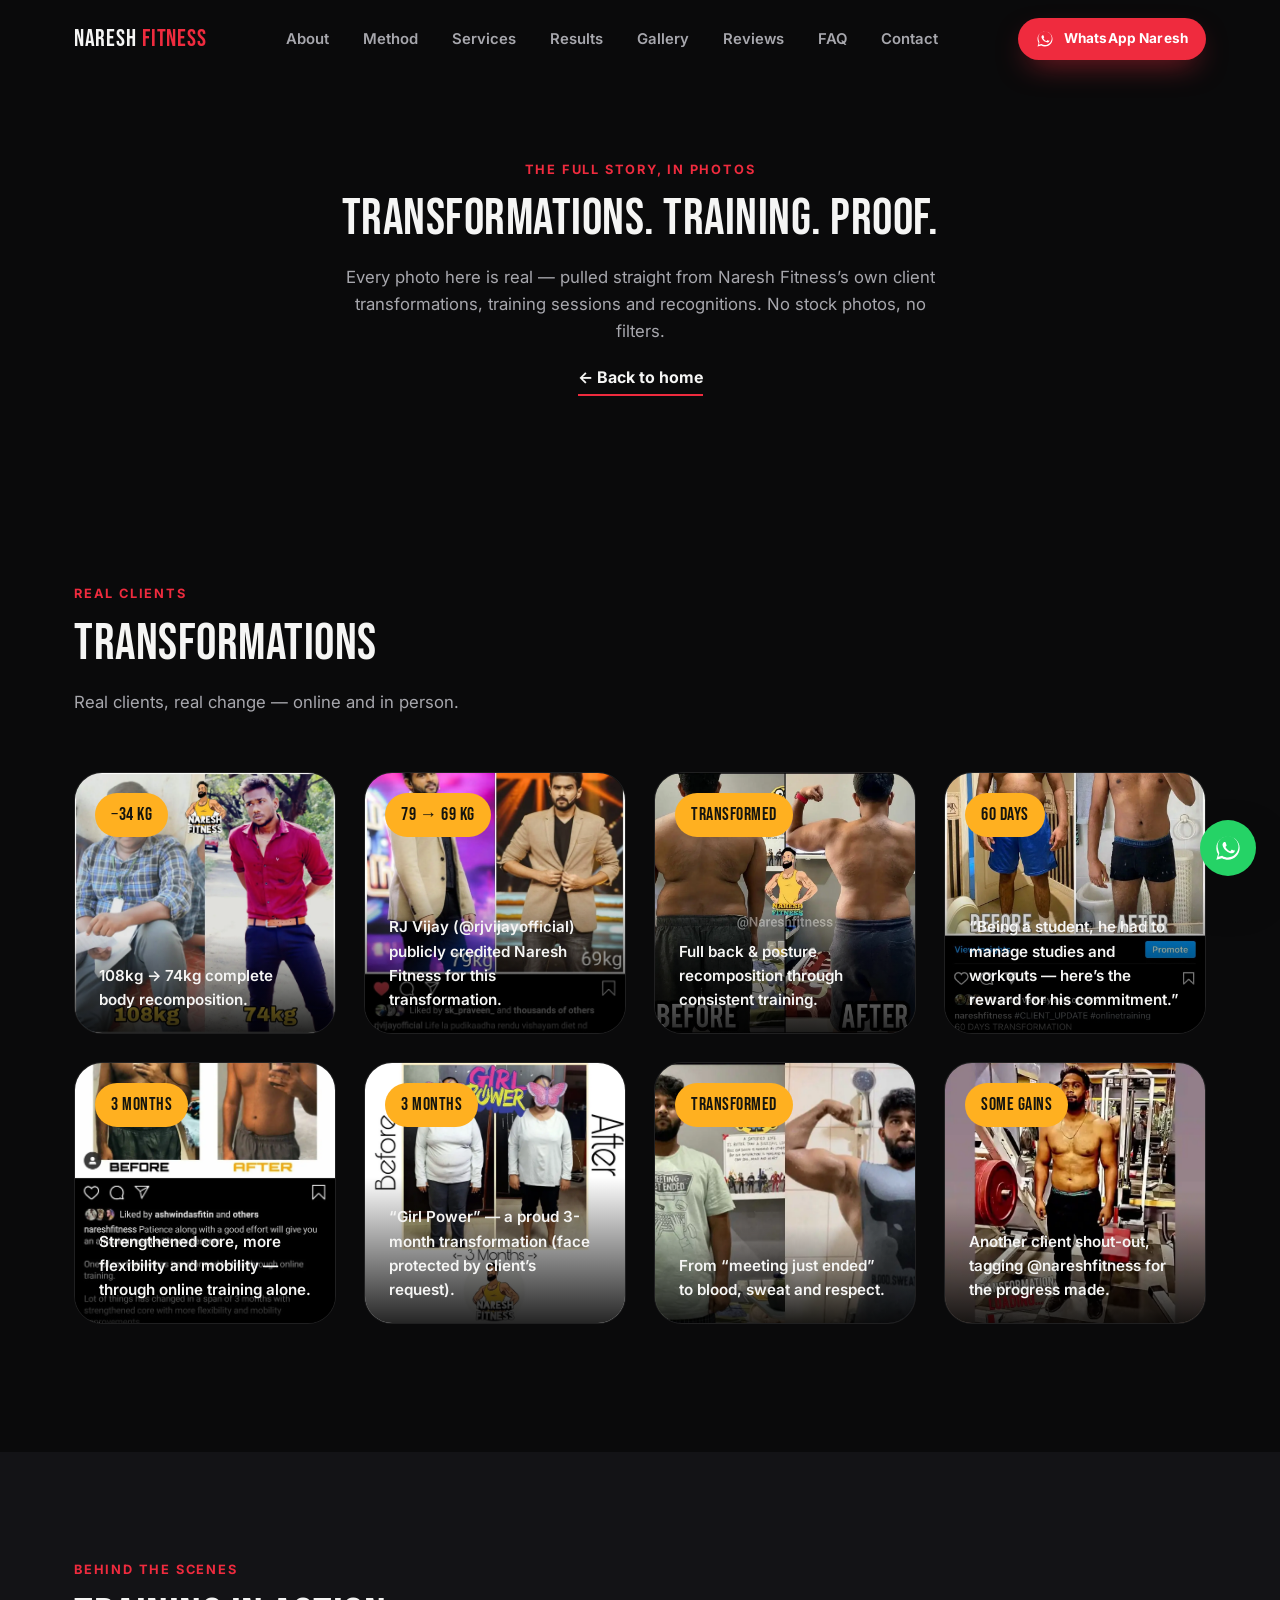
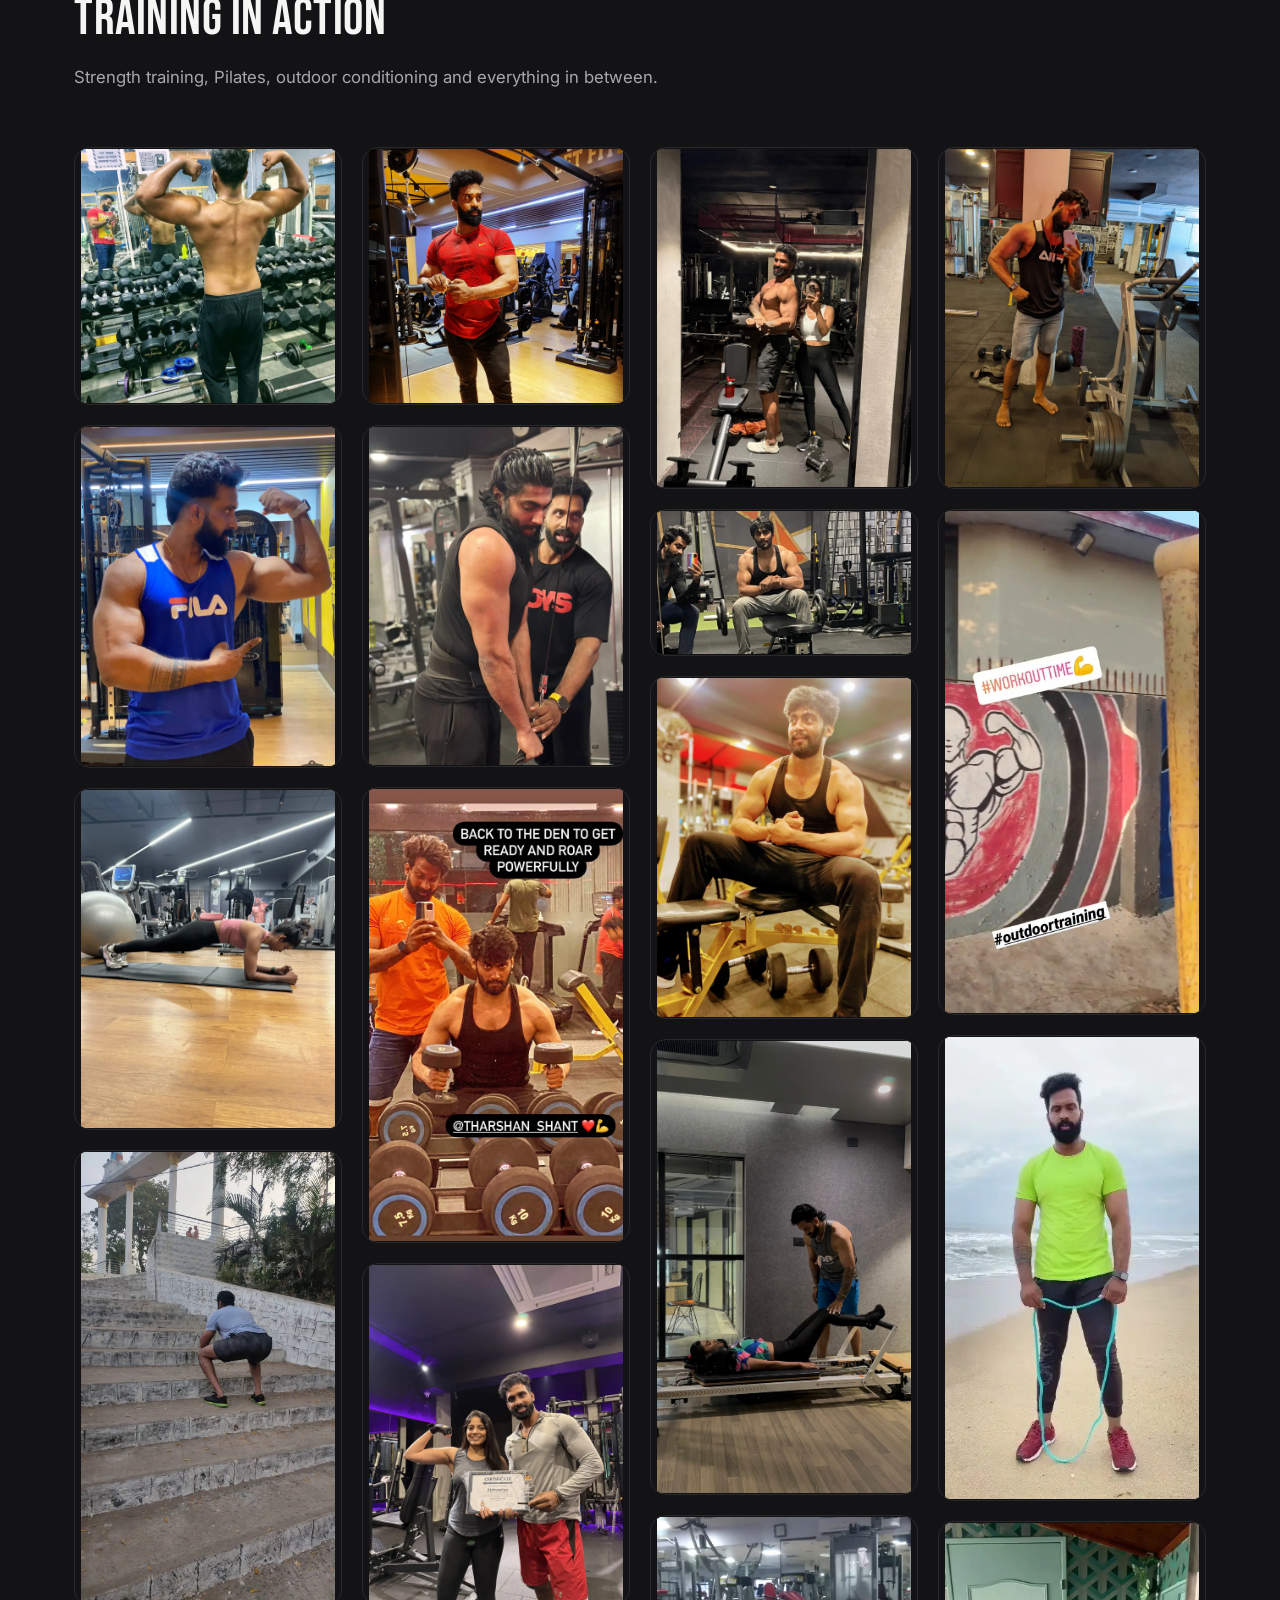
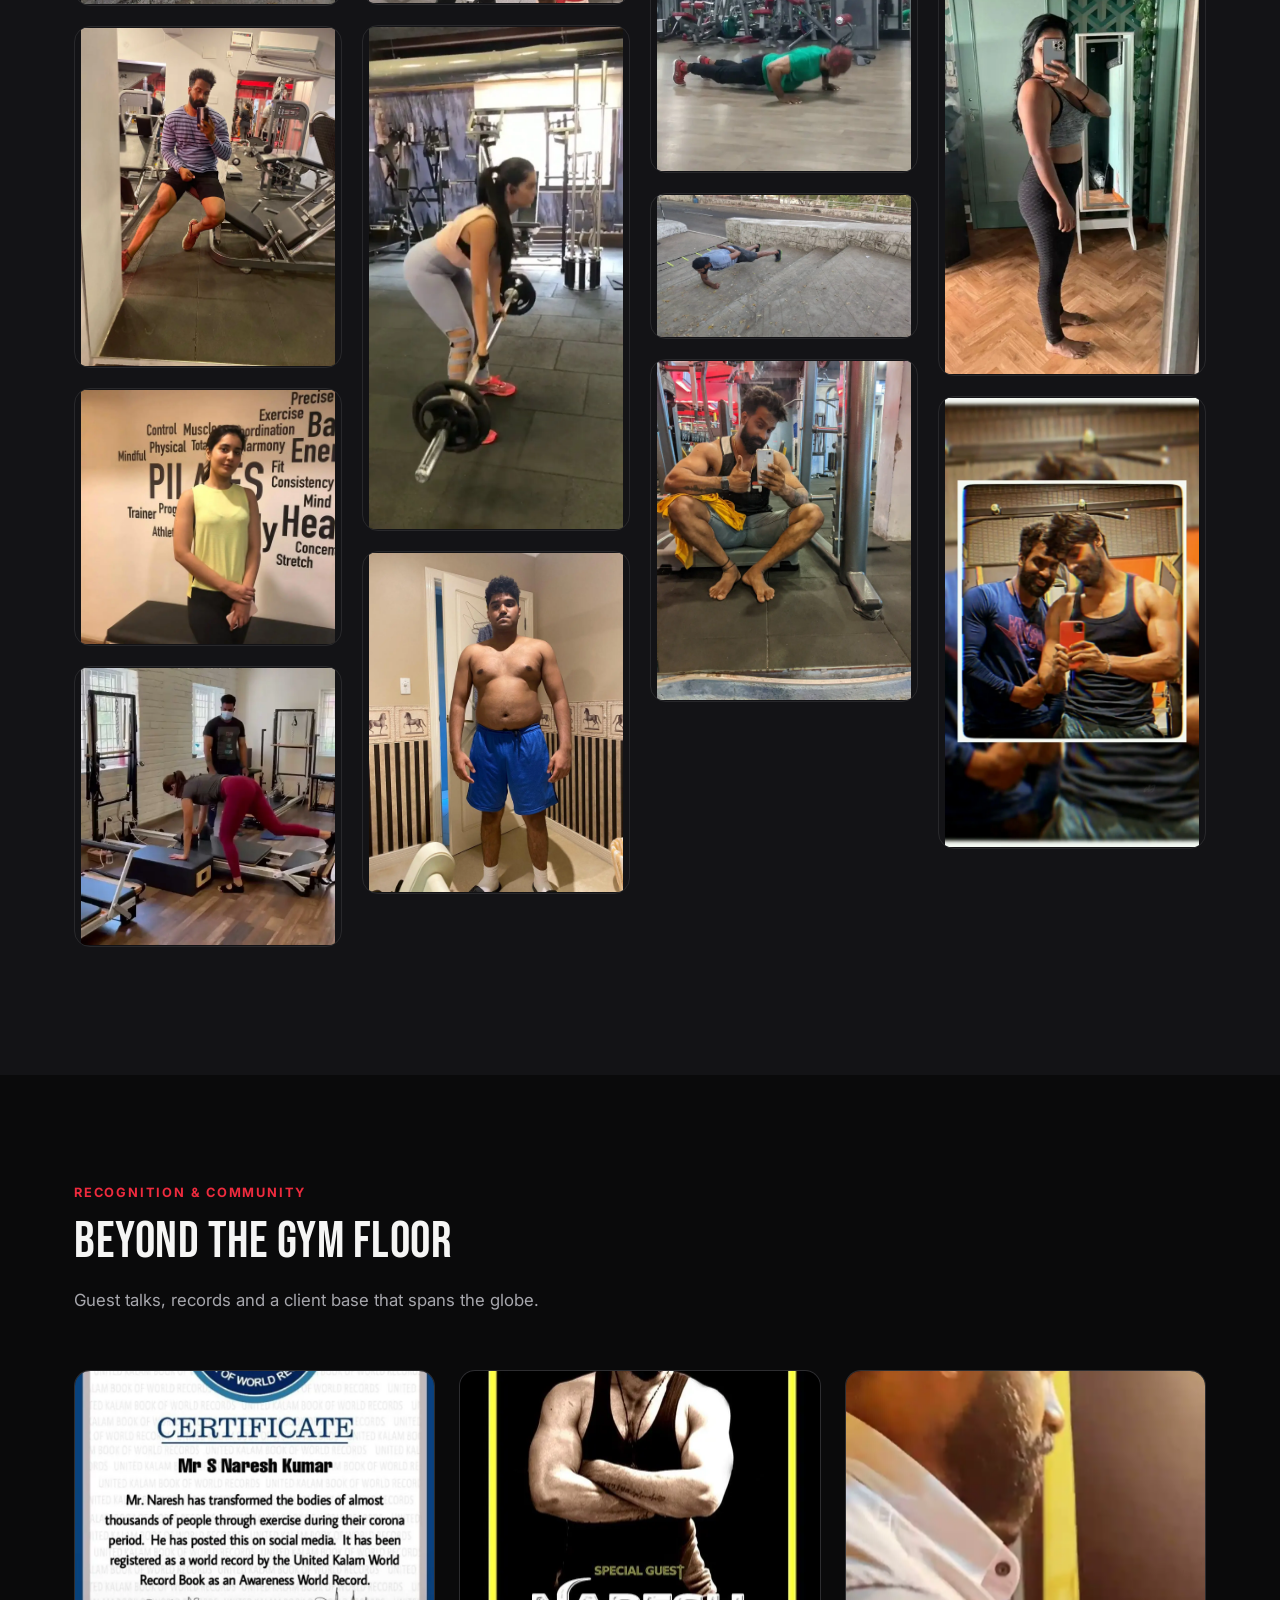
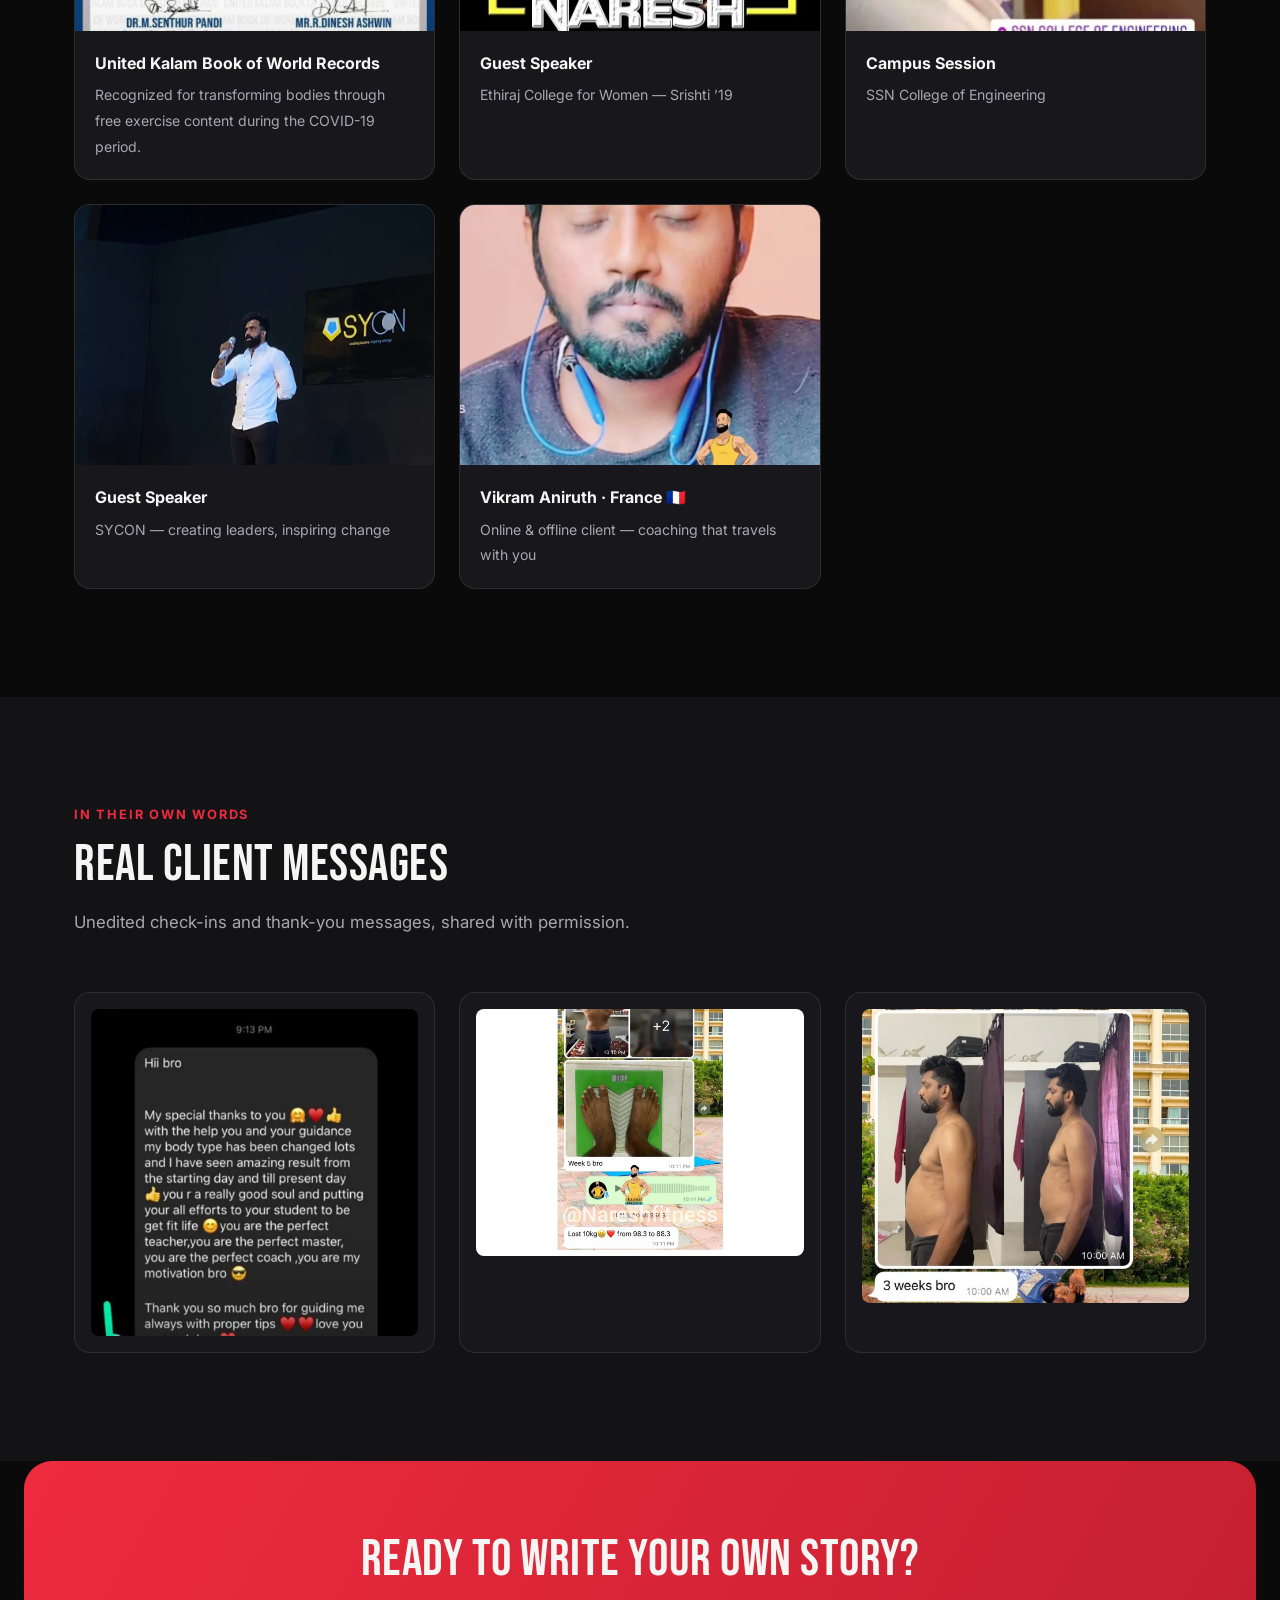
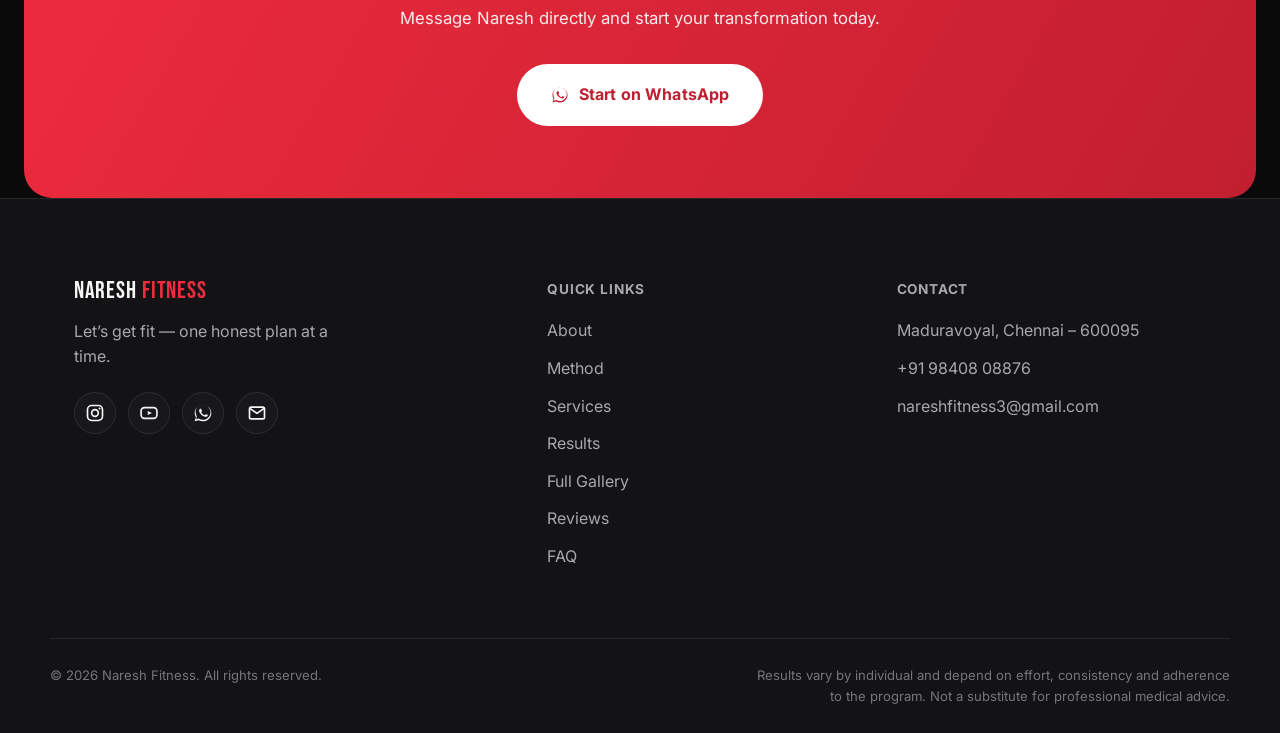
==== gallery.html @ 50fafb5f "Build Naresh Fitness website Personal training landing page for Naresh Kumar (certified fitness expe" ====
<!DOCTYPE html>
<html lang="en">
<head>
<meta charset="UTF-8">
<meta name="viewport" content="width=device-width, initial-scale=1, viewport-fit=cover">
<title>Photo Gallery — Real Transformations &amp; Training | Naresh Fitness</title>
<meta name="description" content="45+ real photos from Naresh Fitness: client body transformations, training sessions, Pilates coaching, recognitions and real client messages from Chennai's certified fitness coach.">
<meta name="robots" content="index, follow">
<link rel="canonical" href="https://dinesh0666.github.io/naresh-fitness/gallery.html">

<meta property="og:type" content="website">
<meta property="og:site_name" content="Naresh Fitness">
<meta property="og:title" content="Photo Gallery — Real Transformations &amp; Training | Naresh Fitness">
<meta property="og:description" content="45+ real photos: client transformations, training sessions, Pilates coaching and recognitions from Naresh Fitness, Chennai.">
<meta property="og:image" content="https://dinesh0666.github.io/naresh-fitness/assets/img/og-image.jpg">
<meta property="og:url" content="https://dinesh0666.github.io/naresh-fitness/gallery.html">
<meta property="og:locale" content="en_IN">

<meta name="twitter:card" content="summary_large_image">
<meta name="twitter:title" content="Photo Gallery | Naresh Fitness">
<meta name="twitter:image" content="https://dinesh0666.github.io/naresh-fitness/assets/img/og-image.jpg">

<meta name="theme-color" content="#0a0a0b">

<link rel="icon" href="favicon.ico" sizes="any">
<link rel="icon" type="image/png" sizes="32x32" href="assets/img/favicon-32.png">
<link rel="apple-touch-icon" href="assets/img/apple-touch-icon.png">

<link rel="preconnect" href="https://fonts.googleapis.com">
<link rel="preconnect" href="https://fonts.gstatic.com" crossorigin>
<link href="https://fonts.googleapis.com/css2?family=Bebas+Neue&amp;family=Inter:wght@400;500;600;700;800&amp;display=swap" rel="stylesheet">

<link rel="stylesheet" href="assets/css/style.css">
</head>
<body>

<a class="skip-link" href="#main">Skip to content</a>

<!-- ===================== HEADER ===================== -->
<header class="site-header" id="siteHeader">
  <div class="container header-inner">
    <a href="index.html#home" class="logo" aria-label="Naresh Fitness home">
      <span class="logo-mark">NARESH</span><span class="logo-sub">FITNESS</span>
    </a>

    <nav class="nav" id="siteNav" aria-label="Primary">
      <ul>
        <li><a href="index.html#about" class="nav-link">About</a></li>
        <li><a href="index.html#method" class="nav-link">Method</a></li>
        <li><a href="index.html#services" class="nav-link">Services</a></li>
        <li><a href="index.html#results" class="nav-link">Results</a></li>
        <li><a href="gallery.html" class="nav-link active">Gallery</a></li>
        <li><a href="index.html#reviews" class="nav-link">Reviews</a></li>
        <li><a href="index.html#faq" class="nav-link">FAQ</a></li>
        <li><a href="index.html#contact" class="nav-link">Contact</a></li>
      </ul>
    </nav>

    <div class="header-actions">
      <a href="https://wa.me/919840808876?text=Hi%20Naresh%2C%20I%27d%20like%20to%20know%20more%20about%20your%20coaching%20programs!" class="btn btn-primary btn-sm header-cta" target="_blank" rel="noopener">
        <svg viewBox="0 0 24 24" aria-hidden="true" class="icon"><use href="#icon-whatsapp"></use></svg>
        <span>WhatsApp Naresh</span>
      </a>
      <button class="nav-toggle" id="navToggle" aria-label="Toggle menu" aria-expanded="false" aria-controls="siteNav">
        <span></span><span></span><span></span>
      </button>
    </div>
  </div>
</header>

<main id="main">

  <!-- ===================== GALLERY HERO ===================== -->
  <section class="gallery-hero">
    <div class="container">
      <p class="eyebrow reveal">The Full Story, In Photos</p>
      <h1 class="section-title reveal">TRANSFORMATIONS. TRAINING. PROOF.</h1>
      <p class="section-sub reveal">Every photo here is real — pulled straight from Naresh Fitness&rsquo;s own client transformations, training sessions and recognitions. No stock photos, no filters.</p>
      <a href="index.html" class="text-link reveal">&larr; Back to home</a>
    </div>
  </section>

  <!-- ===================== TRANSFORMATIONS ===================== -->
  <section class="gallery-section" id="transformations">
    <div class="container">
      <div class="section-head">
        <p class="eyebrow reveal">Real Clients</p>
        <h2 class="section-title reveal">TRANSFORMATIONS</h2>
        <p class="section-sub reveal">Real clients, real change — online and in person.</p>
      </div>

      <div class="transform-grid transform-grid--wide">
        <figure class="transform-card reveal">
          <picture><source srcset="assets/img/gallery/transform-108-74kg.webp" type="image/webp"><img src="assets/img/gallery/transform-108-74kg.jpg" alt="Client transformation from 108kg to 74kg" loading="lazy"></picture>
          <span class="transform-badge">&minus;34 KG</span>
          <figcaption>108kg &rarr; 74kg complete body recomposition.</figcaption>
        </figure>
        <figure class="transform-card reveal" data-reveal-delay="60">
          <picture><source srcset="assets/img/gallery/transform-celebrity-rjvijay.webp" type="image/webp"><img src="assets/img/gallery/transform-celebrity-rjvijay.jpg" alt="RJ Vijay Instagram post crediting Naresh Fitness for his transformation" loading="lazy"></picture>
          <span class="transform-badge">79 &rarr; 69 KG</span>
          <figcaption>RJ Vijay (@rjvijayofficial) publicly credited Naresh Fitness for this transformation.</figcaption>
        </figure>
        <figure class="transform-card reveal" data-reveal-delay="120">
          <picture><source srcset="assets/img/gallery/transform-back-recomposition.webp" type="image/webp"><img src="assets/img/gallery/transform-back-recomposition.jpg" alt="Back muscle body recomposition transformation" loading="lazy"></picture>
          <span class="transform-badge">TRANSFORMED</span>
          <figcaption>Full back &amp; posture recomposition through consistent training.</figcaption>
        </figure>
        <figure class="transform-card reveal" data-reveal-delay="180">
          <picture><source srcset="assets/img/gallery/transform-60days.webp" type="image/webp"><img src="assets/img/gallery/transform-60days.jpg" alt="60 day student transformation" loading="lazy"></picture>
          <span class="transform-badge">60 DAYS</span>
          <figcaption>&ldquo;Being a student, he had to manage studies and workouts — here&rsquo;s the reward for his commitment.&rdquo;</figcaption>
        </figure>
        <figure class="transform-card reveal">
          <picture><source srcset="assets/img/gallery/transform-dharsman.webp" type="image/webp"><img src="assets/img/gallery/transform-dharsman.jpg" alt="Three month online training transformation" loading="lazy"></picture>
          <span class="transform-badge">3 MONTHS</span>
          <figcaption>Strengthened core, more flexibility and mobility — through online training alone.</figcaption>
        </figure>
        <figure class="transform-card reveal" data-reveal-delay="60">
          <picture><source srcset="assets/img/gallery/transform-girlpower.webp" type="image/webp"><img src="assets/img/gallery/transform-girlpower.jpg" alt="Girl power three month female transformation, face protected for privacy" loading="lazy"></picture>
          <span class="transform-badge">3 MONTHS</span>
          <figcaption>&ldquo;Girl Power&rdquo; — a proud 3-month transformation (face protected by client&rsquo;s request).</figcaption>
        </figure>
        <figure class="transform-card reveal" data-reveal-delay="120">
          <picture><source srcset="assets/img/gallery/transform-office-to-athlete.webp" type="image/webp"><img src="assets/img/gallery/transform-office-to-athlete.jpg" alt="Office worker to athletic physique transformation" loading="lazy"></picture>
          <span class="transform-badge">TRANSFORMED</span>
          <figcaption>From &ldquo;meeting just ended&rdquo; to blood, sweat and respect.</figcaption>
        </figure>
        <figure class="transform-card reveal" data-reveal-delay="180">
          <picture><source srcset="assets/img/gallery/transform-client-shoutout.webp" type="image/webp"><img src="assets/img/gallery/transform-client-shoutout.jpg" alt="Client shoutout tagging Naresh Fitness for their gains" loading="lazy"></picture>
          <span class="transform-badge">SOME GAINS</span>
          <figcaption>Another client shout-out, tagging @nareshfitness for the progress made.</figcaption>
        </figure>
      </div>
    </div>
  </section>

  <!-- ===================== TRAINING GALLERY ===================== -->
  <section class="gallery-section gallery-section--alt" id="training">
    <div class="container">
      <div class="section-head">
        <p class="eyebrow reveal">Behind The Scenes</p>
        <h2 class="section-title reveal">TRAINING IN ACTION</h2>
        <p class="section-sub reveal">Strength training, Pilates, outdoor conditioning and everything in between.</p>
      </div>

      <div class="masonry-grid" id="fullGalleryGrid">
        <!-- Original set -->
        <button class="gallery-item reveal" data-full="assets/img/gym-back-day.jpg" aria-label="Open image"><picture><source srcset="assets/img/gym-back-day.webp" type="image/webp"><img src="assets/img/gym-back-day.jpg" alt="Back day strength training" loading="lazy"></picture></button>
        <button class="gallery-item reveal" data-full="assets/img/gym-biceps-fila.jpg" aria-label="Open image"><picture><source srcset="assets/img/gym-biceps-fila.webp" type="image/webp"><img src="assets/img/gym-biceps-fila.jpg" alt="Strength training session at the gym" loading="lazy"></picture></button>
        <button class="gallery-item reveal" data-full="assets/img/gym-plank-client.jpg" aria-label="Open image"><picture><source srcset="assets/img/gym-plank-client.webp" type="image/webp"><img src="assets/img/gym-plank-client.jpg" alt="Client core and plank training" loading="lazy"></picture></button>
        <button class="gallery-item reveal" data-full="assets/img/outdoor-lunge.jpg" aria-label="Open image"><picture><source srcset="assets/img/outdoor-lunge.webp" type="image/webp"><img src="assets/img/outdoor-lunge.jpg" alt="Outdoor lunge training" loading="lazy"></picture></button>
        <button class="gallery-item reveal" data-full="assets/img/gym-stretch-mirror.jpg" aria-label="Open image"><picture><source srcset="assets/img/gym-stretch-mirror.webp" type="image/webp"><img src="assets/img/gym-stretch-mirror.jpg" alt="Mobility and stretch training" loading="lazy"></picture></button>
        <!-- Extended set -->
        <button class="gallery-item reveal" data-full="assets/img/gallery/train-pilates-studio.jpg" aria-label="Open image"><picture><source srcset="assets/img/gallery/train-pilates-studio.webp" type="image/webp"><img src="assets/img/gallery/train-pilates-studio.jpg" alt="Pilates studio session" loading="lazy"></picture></button>
        <button class="gallery-item reveal" data-full="assets/img/gallery/train-pilates-reformer.jpg" aria-label="Open image"><picture><source srcset="assets/img/gallery/train-pilates-reformer.webp" type="image/webp"><img src="assets/img/gallery/train-pilates-reformer.jpg" alt="Pilates reformer coaching session" loading="lazy"></picture></button>
        <button class="gallery-item reveal" data-full="assets/img/gallery/train-bicep-red.jpg" aria-label="Open image"><picture><source srcset="assets/img/gallery/train-bicep-red.webp" type="image/webp"><img src="assets/img/gallery/train-bicep-red.jpg" alt="Bicep training session" loading="lazy"></picture></button>
        <button class="gallery-item reveal" data-full="assets/img/gallery/train-bicep-orange.jpg" aria-label="Open image"><picture><source srcset="assets/img/gallery/train-bicep-orange.webp" type="image/webp"><img src="assets/img/gallery/train-bicep-orange.jpg" alt="Client training session" loading="lazy"></picture></button>
        <button class="gallery-item reveal" data-full="assets/img/gallery/train-content-creation.jpg" aria-label="Open image"><picture><source srcset="assets/img/gallery/train-content-creation.webp" type="image/webp"><img src="assets/img/gallery/train-content-creation.jpg" alt="Coaching client Tharshan through a dumbbell workout" loading="lazy"></picture></button>
        <button class="gallery-item reveal" data-full="assets/img/gallery/train-client-certificate.jpg" aria-label="Open image"><picture><source srcset="assets/img/gallery/train-client-certificate.webp" type="image/webp"><img src="assets/img/gallery/train-client-certificate.jpg" alt="Client achievement certificate presentation" loading="lazy"></picture></button>
        <button class="gallery-item reveal" data-full="assets/img/gallery/train-client-deadlift-female.jpg" aria-label="Open image"><picture><source srcset="assets/img/gallery/train-client-deadlift-female.webp" type="image/webp"><img src="assets/img/gallery/train-client-deadlift-female.jpg" alt="Client deadlift strength training" loading="lazy"></picture></button>
        <button class="gallery-item reveal" data-full="assets/img/gallery/train-client-dumbbell.jpg" aria-label="Open image"><picture><source srcset="assets/img/gallery/train-client-dumbbell.webp" type="image/webp"><img src="assets/img/gallery/train-client-dumbbell.jpg" alt="Client dumbbell training session" loading="lazy"></picture></button>
        <button class="gallery-item reveal" data-full="assets/img/gallery/train-back-mirror.jpg" aria-label="Open image"><picture><source srcset="assets/img/gallery/train-back-mirror.webp" type="image/webp"><img src="assets/img/gallery/train-back-mirror.jpg" alt="Mirror training session" loading="lazy"></picture></button>
        <button class="gallery-item reveal" data-full="assets/img/gallery/train-mirror-flex.jpg" aria-label="Open image"><picture><source srcset="assets/img/gallery/train-mirror-flex.webp" type="image/webp"><img src="assets/img/gallery/train-mirror-flex.jpg" alt="Gym mirror flex" loading="lazy"></picture></button>
        <button class="gallery-item reveal" data-full="assets/img/gallery/train-lat-spread.jpg" aria-label="Open image"><picture><source srcset="assets/img/gallery/train-lat-spread.webp" type="image/webp"><img src="assets/img/gallery/train-lat-spread.jpg" alt="Lat spread pose" loading="lazy"></picture></button>
        <button class="gallery-item reveal" data-full="assets/img/gallery/train-leg-press.jpg" aria-label="Open image"><picture><source srcset="assets/img/gallery/train-leg-press.webp" type="image/webp"><img src="assets/img/gallery/train-leg-press.jpg" alt="Leg press machine training" loading="lazy"></picture></button>
        <button class="gallery-item reveal" data-full="assets/img/gallery/train-floor-pushup.jpg" aria-label="Open image"><picture><source srcset="assets/img/gallery/train-floor-pushup.webp" type="image/webp"><img src="assets/img/gallery/train-floor-pushup.jpg" alt="Floor push-up training" loading="lazy"></picture></button>
        <button class="gallery-item reveal" data-full="assets/img/gallery/train-outdoor-plank.jpg" aria-label="Open image"><picture><source srcset="assets/img/gallery/train-outdoor-plank.webp" type="image/webp"><img src="assets/img/gallery/train-outdoor-plank.jpg" alt="Outdoor plank training" loading="lazy"></picture></button>
        <button class="gallery-item reveal" data-full="assets/img/gallery/train-outdoor-plyo.jpg" aria-label="Open image"><picture><source srcset="assets/img/gallery/train-outdoor-plyo.webp" type="image/webp"><img src="assets/img/gallery/train-outdoor-plyo.jpg" alt="Outdoor plyometric training" loading="lazy"></picture></button>
        <button class="gallery-item reveal" data-full="assets/img/gallery/train-outdoor-deadlift.jpg" aria-label="Open image"><picture><source srcset="assets/img/gallery/train-outdoor-deadlift.webp" type="image/webp"><img src="assets/img/gallery/train-outdoor-deadlift.jpg" alt="Outdoor training session" loading="lazy"></picture></button>
        <button class="gallery-item reveal" data-full="assets/img/gallery/train-beach-band.jpg" aria-label="Open image"><picture><source srcset="assets/img/gallery/train-beach-band.webp" type="image/webp"><img src="assets/img/gallery/train-beach-band.jpg" alt="Beach resistance band training" loading="lazy"></picture></button>
        <button class="gallery-item reveal" data-full="assets/img/gallery/train-beach-band-2.jpg" aria-label="Open image"><picture><source srcset="assets/img/gallery/train-beach-band-2.webp" type="image/webp"><img src="assets/img/gallery/train-beach-band-2.jpg" alt="Outdoor beach training session" loading="lazy"></picture></button>
        <button class="gallery-item reveal" data-full="assets/img/gallery/train-matching-outfits.jpg" aria-label="Open image"><picture><source srcset="assets/img/gallery/train-matching-outfits.webp" type="image/webp"><img src="assets/img/gallery/train-matching-outfits.jpg" alt="Client training session" loading="lazy"></picture></button>
        <button class="gallery-item reveal" data-full="assets/img/gallery/train-gym-duo.jpg" aria-label="Open image"><picture><source srcset="assets/img/gallery/train-gym-duo.webp" type="image/webp"><img src="assets/img/gallery/train-gym-duo.jpg" alt="Gym training session" loading="lazy"></picture></button>
      </div>
    </div>
  </section>

  <!-- ===================== RECOGNITION ===================== -->
  <section class="gallery-section" id="recognition">
    <div class="container">
      <div class="section-head">
        <p class="eyebrow reveal">Recognition &amp; Community</p>
        <h2 class="section-title reveal">BEYOND THE GYM FLOOR</h2>
        <p class="section-sub reveal">Guest talks, records and a client base that spans the globe.</p>
      </div>
      <div class="recognition-grid">
        <figure class="recognition-card reveal">
          <picture><source srcset="assets/img/gallery/recognition-kalam-world-record.webp" type="image/webp"><img src="assets/img/gallery/recognition-kalam-world-record.jpg" alt="United Kalam Book of World Records certificate awarded to Naresh Kumar" loading="lazy"></picture>
          <figcaption><strong>United Kalam Book of World Records</strong><span>Recognized for transforming bodies through free exercise content during the COVID-19 period.</span></figcaption>
        </figure>
        <figure class="recognition-card reveal" data-reveal-delay="60">
          <picture><source srcset="assets/img/gallery/recognition-ethiraj-college.webp" type="image/webp"><img src="assets/img/gallery/recognition-ethiraj-college.jpg" alt="Guest speaker poster for Ethiraj College for Women" loading="lazy"></picture>
          <figcaption><strong>Guest Speaker</strong><span>Ethiraj College for Women — Srishti &rsquo;19</span></figcaption>
        </figure>
        <figure class="recognition-card reveal" data-reveal-delay="120">
          <picture><source srcset="assets/img/gallery/recognition-ssn-college.webp" type="image/webp"><img src="assets/img/gallery/recognition-ssn-college.jpg" alt="Naresh Fitness campus visit to SSN College of Engineering" loading="lazy"></picture>
          <figcaption><strong>Campus Session</strong><span>SSN College of Engineering</span></figcaption>
        </figure>
        <figure class="recognition-card reveal" data-reveal-delay="180">
          <picture><source srcset="assets/img/gallery/recognition-speaking-stage.webp" type="image/webp"><img src="assets/img/gallery/recognition-speaking-stage.jpg" alt="Naresh Kumar speaking on stage at a SYCON event" loading="lazy"></picture>
          <figcaption><strong>Guest Speaker</strong><span>SYCON — creating leaders, inspiring change</span></figcaption>
        </figure>
        <figure class="recognition-card reveal">
          <picture><source srcset="assets/img/gallery/recognition-client-france.webp" type="image/webp"><img src="assets/img/gallery/recognition-client-france.jpg" alt="Vikram Aniruth, online and offline client from France" loading="lazy"></picture>
          <figcaption><strong>Vikram Aniruth &middot; France 🇫🇷</strong><span>Online &amp; offline client — coaching that travels with you</span></figcaption>
        </figure>
      </div>
    </div>
  </section>

  <!-- ===================== CLIENT MESSAGES ===================== -->
  <section class="gallery-section gallery-section--alt" id="messages">
    <div class="container">
      <div class="section-head">
        <p class="eyebrow reveal">In Their Own Words</p>
        <h2 class="section-title reveal">REAL CLIENT MESSAGES</h2>
        <p class="section-sub reveal">Unedited check-ins and thank-you messages, shared with permission.</p>
      </div>
      <div class="message-grid">
        <figure class="message-card reveal">
          <picture><source srcset="assets/img/gallery/testimonial-whatsapp-1.webp" type="image/webp"><img src="assets/img/gallery/testimonial-whatsapp-1.jpg" alt="WhatsApp thank you message from a client" loading="lazy"></picture>
        </figure>
        <figure class="message-card reveal" data-reveal-delay="80">
          <picture><source srcset="assets/img/gallery/testimonial-checkin-10kg.webp" type="image/webp"><img src="assets/img/gallery/testimonial-checkin-10kg.jpg" alt="Client weekly check-in showing 10kg weight loss" loading="lazy"></picture>
        </figure>
        <figure class="message-card reveal" data-reveal-delay="160">
          <picture><source srcset="assets/img/gallery/testimonial-checkin-3weeks.webp" type="image/webp"><img src="assets/img/gallery/testimonial-checkin-3weeks.jpg" alt="Client 3-week progress check-in message" loading="lazy"></picture>
        </figure>
      </div>
    </div>
  </section>

  <!-- ===================== CTA ===================== -->
  <section class="gallery-cta">
    <div class="container">
      <h2 class="section-title reveal">READY TO WRITE YOUR OWN STORY?</h2>
      <p class="section-sub reveal">Message Naresh directly and start your transformation today.</p>
      <a href="https://wa.me/919840808876?text=Hi%20Naresh%2C%20I%20saw%20the%20gallery%20on%20your%20website%20and%20I%27d%20like%20to%20get%20started!" class="btn btn-primary btn-lg reveal" target="_blank" rel="noopener">
        <svg viewBox="0 0 24 24" aria-hidden="true" class="icon"><use href="#icon-whatsapp"></use></svg>
        <span>Start on WhatsApp</span>
      </a>
    </div>
  </section>

</main>

<!-- ===================== FOOTER ===================== -->
<footer class="site-footer">
  <div class="container footer-inner">
    <div class="footer-brand">
      <a href="index.html#home" class="logo"><span class="logo-mark">NARESH</span><span class="logo-sub">FITNESS</span></a>
      <p>Let&rsquo;s get fit — one honest plan at a time.</p>
      <div class="social-icons">
        <a href="https://www.instagram.com/nareshfitness/" target="_blank" rel="noopener" aria-label="Naresh Fitness on Instagram"><svg viewBox="0 0 24 24" class="icon" aria-hidden="true"><use href="#icon-instagram"></use></svg></a>
        <a href="https://www.youtube.com/@nareshfitnesslifestyle" target="_blank" rel="noopener" aria-label="Naresh Fitness on YouTube"><svg viewBox="0 0 24 24" class="icon" aria-hidden="true"><use href="#icon-youtube"></use></svg></a>
        <a href="https://wa.me/919840808876" target="_blank" rel="noopener" aria-label="Message Naresh Fitness on WhatsApp"><svg viewBox="0 0 24 24" class="icon" aria-hidden="true"><use href="#icon-whatsapp"></use></svg></a>
        <a href="mailto:nareshfitness3@gmail.com" aria-label="Email Naresh Fitness"><svg viewBox="0 0 24 24" class="icon" aria-hidden="true"><use href="#icon-mail"></use></svg></a>
      </div>
    </div>

    <div class="footer-col">
      <h4>Quick Links</h4>
      <ul>
        <li><a href="index.html#about">About</a></li>
        <li><a href="index.html#method">Method</a></li>
        <li><a href="index.html#services">Services</a></li>
        <li><a href="index.html#results">Results</a></li>
        <li><a href="gallery.html">Full Gallery</a></li>
        <li><a href="index.html#reviews">Reviews</a></li>
        <li><a href="index.html#faq">FAQ</a></li>
      </ul>
    </div>

    <div class="footer-col">
      <h4>Contact</h4>
      <ul>
        <li>Maduravoyal, Chennai &ndash; 600095</li>
        <li><a href="tel:+919840808876">+91 98408 08876</a></li>
        <li><a href="mailto:nareshfitness3@gmail.com">nareshfitness3@gmail.com</a></li>
      </ul>
    </div>
  </div>

  <div class="container footer-bottom">
    <p>&copy; <span id="year"></span> Naresh Fitness. All rights reserved.</p>
    <p class="disclaimer">Results vary by individual and depend on effort, consistency and adherence to the program. Not a substitute for professional medical advice.</p>
  </div>
</footer>

<!-- Floating actions -->
<a href="https://wa.me/919840808876?text=Hi%20Naresh%2C%20I%27d%20like%20to%20know%20more%20about%20your%20coaching!" class="fab fab-whatsapp" target="_blank" rel="noopener" aria-label="Chat on WhatsApp">
  <svg viewBox="0 0 24 24" aria-hidden="true" class="icon"><use href="#icon-whatsapp"></use></svg>
</a>
<button class="fab fab-top" id="toTop" aria-label="Back to top">
  <svg viewBox="0 0 24 24" aria-hidden="true" class="icon"><use href="#icon-arrow-up"></use></svg>
</button>

<!-- Lightbox -->
<div class="lightbox" id="lightbox" role="dialog" aria-modal="true" aria-label="Image viewer" hidden>
  <button class="lightbox-close" id="lightboxClose" aria-label="Close image viewer">&times;</button>
  <img src="" alt="" id="lightboxImg">
</div>

<!-- SVG Icon Sprite -->
<svg style="display:none" aria-hidden="true">
  <defs>
    <g id="icon-whatsapp"><path fill="currentColor" d="M17.5 14.4c-.3-.1-1.6-.8-1.9-.9-.2-.1-.4-.1-.6.1-.2.3-.7.9-.8 1-.2.2-.3.2-.5.1-.3-.1-1.2-.4-2.2-1.4-.8-.7-1.4-1.6-1.5-1.9-.2-.3 0-.5.1-.6.1-.1.3-.3.4-.5.1-.1.2-.3.3-.4.1-.2 0-.4 0-.5-.1-.1-.6-1.5-.8-2-.2-.5-.4-.4-.6-.5h-.5c-.2 0-.5.1-.7.3-.2.3-.9.9-.9 2.1 0 1.2.9 2.4 1 2.6.1.2 1.8 2.8 4.4 3.9.6.3 1.1.4 1.5.6.6.2 1.2.2 1.6.1.5-.1 1.6-.6 1.8-1.3.2-.6.2-1.2.2-1.3-.1-.1-.3-.2-.5-.3z"/><path fill="currentColor" d="M12 2C6.5 2 2 6.5 2 12c0 1.9.5 3.6 1.5 5.2L2 22l4.9-1.3c1.5.8 3.2 1.3 5.1 1.3 5.5 0 10-4.5 10-10S17.5 2 12 2zm0 18.1c-1.7 0-3.3-.5-4.7-1.3l-.3-.2-3.3.9.9-3.2-.2-.3C3.6 13.6 3.1 12 3.1 10.3v-.1C3.1 5.6 7.1 2 12 2c2.4 0 4.7 1 6.4 2.7 1.7 1.7 2.6 4 2.6 6.3 0 4.9-4 8.9-9 9.1z"/></g>
    <g id="icon-arrow-up"><path fill="none" stroke="currentColor" stroke-width="2" stroke-linecap="round" stroke-linejoin="round" d="M12 20V4m0 0l-6 6m6-6l6 6"/></g>
    <g id="icon-mail"><rect x="3" y="5" width="18" height="14" rx="2" fill="none" stroke="currentColor" stroke-width="2"/><path fill="none" stroke="currentColor" stroke-width="2" stroke-linejoin="round" d="M3.5 6.5l8.5 6 8.5-6"/></g>
    <g id="icon-instagram"><rect x="3" y="3" width="18" height="18" rx="5" fill="none" stroke="currentColor" stroke-width="2"/><circle cx="12" cy="12" r="4" fill="none" stroke="currentColor" stroke-width="2"/><circle cx="17.5" cy="6.5" r="1.2" fill="currentColor"/></g>
    <g id="icon-youtube"><rect x="2.5" y="5.5" width="19" height="13" rx="4" fill="none" stroke="currentColor" stroke-width="2"/><path fill="currentColor" d="M10.5 9.5l5 2.5-5 2.5z"/></g>
  </defs>
</svg>

<script src="assets/js/main.js" defer></script>
</body>
</html>
---- assets/css/style.css ----
/* ==========================================================================
   NARESH FITNESS — Design System & Styles
   ========================================================================== */

/* ---------- Reset ---------- */
*, *::before, *::after { box-sizing: border-box; }
html { scroll-behavior: smooth; }
[id] { scroll-margin-top: 92px; }
body, h1, h2, h3, h4, p, dl, dd, figure { margin: 0; }
ul, ol { margin: 0; padding: 0; list-style: none; }
img { max-width: 100%; display: block; }
button { font: inherit; color: inherit; background: none; border: 0; cursor: pointer; }
a { color: inherit; text-decoration: none; }
input, textarea, select { font: inherit; color: inherit; }

/* ---------- Design Tokens ---------- */
:root {
  --bg: #0a0a0b;
  --bg-alt: #131316;
  --surface: #18181c;
  --surface-2: #1f1f24;
  --border: rgba(255,255,255,0.09);
  --text: #f5f5f4;
  --text-muted: #a7a7ad;
  --text-faint: #75757c;
  --accent: #ef2b3e;
  --accent-dark: #c11f30;
  --accent-2: #ffb020;
  --success: #23c16b;

  --font-display: "Bebas Neue", "Arial Narrow", sans-serif;
  --font-body: "Inter", -apple-system, BlinkMacSystemFont, "Segoe UI", sans-serif;

  --container: 1180px;
  --radius-sm: 8px;
  --radius: 16px;
  --radius-lg: 28px;

  --shadow-soft: 0 20px 60px -20px rgba(0,0,0,0.6);
  --ease: cubic-bezier(.22,1,.36,1);
}

/* ---------- Base ---------- */
body {
  background: var(--bg);
  color: var(--text);
  font-family: var(--font-body);
  font-size: 16px;
  line-height: 1.6;
  -webkit-font-smoothing: antialiased;
  overflow-x: hidden;
}

::selection { background: var(--accent); color: #fff; }

.container {
  width: 100%;
  max-width: var(--container);
  margin-inline: auto;
  padding-inline: 24px;
}

.skip-link {
  position: fixed;
  top: -100px;
  left: 16px;
  background: var(--accent);
  color: #fff;
  padding: 12px 18px;
  border-radius: var(--radius-sm);
  z-index: 999;
  transition: top .2s var(--ease);
  font-weight: 600;
}
.skip-link:focus { top: 16px; }

a:focus-visible, button:focus-visible, input:focus-visible, textarea:focus-visible, select:focus-visible, details:focus-within summary {
  outline: 2px solid var(--accent-2);
  outline-offset: 3px;
}

.eyebrow {
  font-weight: 700;
  letter-spacing: .14em;
  text-transform: uppercase;
  font-size: .8rem;
  color: var(--accent);
  margin-bottom: 12px;
}

.section-title {
  font-family: var(--font-display);
  font-weight: 400;
  letter-spacing: .01em;
  font-size: clamp(2rem, 5vw, 3.2rem);
  line-height: 1.05;
  text-transform: uppercase;
  margin-bottom: 18px;
}

.section-sub {
  color: var(--text-muted);
  max-width: 620px;
  font-size: 1.05rem;
}

.section-head { max-width: 760px; margin-bottom: 56px; }

section { position: relative; padding: 108px 0; }
@media (max-width: 760px) { section { padding: 76px 0; } }

.icon { width: 20px; height: 20px; flex-shrink: 0; }
.icon-sm { width: 16px; height: 16px; }
.icon-lg { width: 34px; height: 34px; color: var(--accent); margin-bottom: 18px; }

/* ---------- Buttons ---------- */
.btn {
  display: inline-flex;
  align-items: center;
  gap: 10px;
  padding: 15px 28px;
  border-radius: 999px;
  font-weight: 700;
  font-size: .95rem;
  letter-spacing: .01em;
  transition: transform .25s var(--ease), box-shadow .25s var(--ease), background .25s var(--ease);
  white-space: nowrap;
}
.btn .icon { width: 18px; height: 18px; }
.btn-primary {
  background: var(--accent);
  color: #fff;
  box-shadow: 0 12px 30px -10px rgba(239,43,62,.6);
}
.btn-primary:hover { background: var(--accent-dark); transform: translateY(-2px); box-shadow: 0 16px 34px -10px rgba(239,43,62,.7); }
.btn-ghost {
  background: transparent;
  color: var(--text);
  border: 1.5px solid var(--border);
}
.btn-ghost:hover { border-color: var(--text); transform: translateY(-2px); }
.btn-sm { padding: 10px 18px; font-size: .85rem; }
.btn-block { width: 100%; justify-content: center; }

.text-link {
  display: inline-flex;
  align-items: center;
  gap: 8px;
  font-weight: 700;
  color: var(--text);
  border-bottom: 2px solid var(--accent);
  padding-bottom: 4px;
  transition: gap .25s var(--ease), color .25s var(--ease);
}
.text-link:hover { gap: 12px; color: var(--accent); }

/* ---------- Header ---------- */
.site-header {
  position: fixed;
  top: 0; left: 0; right: 0;
  z-index: 100;
  padding: 18px 0;
  transition: background .3s var(--ease), padding .3s var(--ease), box-shadow .3s var(--ease);
}
.site-header.scrolled {
  background: rgba(10,10,11,.85);
  backdrop-filter: blur(14px);
  -webkit-backdrop-filter: blur(14px);
  padding: 12px 0;
  box-shadow: 0 8px 30px -12px rgba(0,0,0,.6);
  border-bottom: 1px solid var(--border);
}
.header-inner { display: flex; align-items: center; justify-content: space-between; gap: 24px; }

.logo { display: flex; align-items: baseline; gap: 6px; font-family: var(--font-display); line-height: 1; }
.logo-mark { font-size: 1.5rem; letter-spacing: .03em; }
.logo-sub { font-size: 1.5rem; letter-spacing: .03em; color: var(--accent); }

.nav ul { display: flex; align-items: center; gap: 34px; }
.nav-link {
  font-weight: 600;
  font-size: .93rem;
  color: var(--text-muted);
  position: relative;
  padding: 6px 0;
  transition: color .2s var(--ease);
}
.nav-link::after {
  content: "";
  position: absolute;
  left: 0; bottom: 0;
  width: 0; height: 2px;
  background: var(--accent);
  transition: width .25s var(--ease);
}
.nav-link:hover, .nav-link.active { color: var(--text); }
.nav-link:hover::after, .nav-link.active::after { width: 100%; }

.header-actions { display: flex; align-items: center; gap: 16px; }
.header-cta span { display: inline; }

.nav-toggle {
  display: none;
  flex-direction: column;
  justify-content: center;
  gap: 5px;
  width: 40px;
  height: 40px;
}
.nav-toggle span { width: 100%; height: 2px; background: var(--text); border-radius: 2px; transition: transform .3s var(--ease), opacity .3s var(--ease); }
.nav-toggle[aria-expanded="true"] span:nth-child(1) { transform: translateY(7px) rotate(45deg); }
.nav-toggle[aria-expanded="true"] span:nth-child(2) { opacity: 0; }
.nav-toggle[aria-expanded="true"] span:nth-child(3) { transform: translateY(-7px) rotate(-45deg); }

/* ---------- Hero ---------- */
.hero {
  position: relative;
  min-height: 100svh;
  display: flex;
  align-items: center;
  padding-top: 140px;
  padding-bottom: 80px;
  overflow: hidden;
}
.hero-bg {
  position: absolute; inset: 0;
  background:
    radial-gradient(60% 50% at 85% 15%, rgba(239,43,62,.20), transparent 60%),
    radial-gradient(50% 40% at 10% 90%, rgba(255,176,32,.12), transparent 60%),
    var(--bg);
  z-index: -1;
}
.hero-inner {
  display: grid;
  grid-template-columns: 1.15fr .85fr;
  align-items: center;
  gap: 48px;
}
.hero-title {
  font-family: var(--font-display);
  font-weight: 400;
  font-size: clamp(2.6rem, 6.4vw, 5.2rem);
  line-height: .98;
  text-transform: uppercase;
  margin-bottom: 26px;
}
.hero-title .line { display: block; }
.hero-title .accent { color: var(--accent); }
.hero-sub {
  font-size: 1.15rem;
  color: var(--text-muted);
  max-width: 520px;
  margin-bottom: 36px;
}
.hero-actions { display: flex; flex-wrap: wrap; gap: 16px; }

.hero-media { display: flex; justify-content: center; }
.hero-portrait {
  position: relative;
  width: min(100%, 420px);
  aspect-ratio: 1/1;
  border-radius: var(--radius-lg);
  overflow: hidden;
  box-shadow: var(--shadow-soft);
  border: 1px solid var(--border);
}
.hero-portrait img { width: 100%; height: 100%; object-fit: cover; }
.hero-badge {
  position: absolute;
  display: flex;
  flex-direction: column;
  line-height: 1.2;
  background: rgba(15,15,17,.75);
  backdrop-filter: blur(10px);
  border: 1px solid var(--border);
  border-radius: var(--radius);
  padding: 12px 16px;
  box-shadow: var(--shadow-soft);
}
.hero-badge strong { font-family: var(--font-display); font-size: 1.4rem; letter-spacing: .02em; }
.hero-badge strong span { color: var(--accent-2); }
.hero-badge span { font-size: .72rem; color: var(--text-muted); text-transform: uppercase; letter-spacing: .06em; }
.hero-badge--rating { top: 8%; left: -8%; }
.hero-badge--title { bottom: 8%; right: -10%; text-align: right; }
.hero-badge--title strong { color: var(--accent-2); font-size: 1.15rem; }

.scroll-cue {
  position: absolute;
  bottom: 28px; left: 50%;
  transform: translateX(-50%);
  display: flex;
  flex-direction: column;
  align-items: center;
  gap: 6px;
  color: var(--text-faint);
  font-size: .72rem;
  letter-spacing: .12em;
  text-transform: uppercase;
  animation: bob 2.4s ease-in-out infinite;
}
@keyframes bob { 0%,100% { transform: translate(-50%, 0); } 50% { transform: translate(-50%, 8px); } }

/* ---------- Marquee ---------- */
.marquee {
  overflow: hidden;
  background: var(--accent);
  padding: 14px 0;
  white-space: nowrap;
}
.marquee-track {
  display: inline-flex;
  gap: 14px;
  animation: marquee 26s linear infinite;
  font-family: var(--font-display);
  font-size: 1.05rem;
  letter-spacing: .04em;
  color: #fff;
}
.marquee-track span { flex-shrink: 0; }
.marquee-track .dot { color: rgba(255,255,255,.6); }
@keyframes marquee { from { transform: translateX(0); } to { transform: translateX(-50%); } }

/* ---------- Trust bar ---------- */
.trust-bar { padding: 64px 0; border-bottom: 1px solid var(--border); }
.trust-grid {
  display: grid;
  grid-template-columns: repeat(4, 1fr);
  gap: 32px;
}
.trust-item { display: flex; flex-direction: column; gap: 6px; text-align: center; }
.trust-value {
  font-family: var(--font-display);
  font-size: clamp(2rem, 3.4vw, 2.6rem);
  color: var(--accent-2);
}
.trust-value--text { font-size: clamp(1.4rem, 2.6vw, 1.8rem); }
.trust-label { color: var(--text-muted); font-size: .85rem; text-transform: uppercase; letter-spacing: .04em; }

/* ---------- About ---------- */
.about-grid {
  display: grid;
  grid-template-columns: .85fr 1.15fr;
  gap: 64px;
  align-items: center;
}
.about-media { position: relative; }
.about-media picture, .about-media img {
  border-radius: var(--radius-lg);
  width: 100%;
  height: auto;
  aspect-ratio: 1/1;
  object-fit: cover;
  border: 1px solid var(--border);
  display: block;
}
.about-media-badge {
  position: absolute;
  bottom: -20px; left: -20px;
  background: var(--accent);
  color: #fff;
  border-radius: var(--radius);
  padding: 14px 20px;
  box-shadow: var(--shadow-soft);
  display: flex;
  flex-direction: column;
  line-height: 1.2;
}
.about-media-badge span { font-size: .7rem; text-transform: uppercase; letter-spacing: .08em; opacity: .85; }
.about-media-badge strong { font-family: var(--font-display); font-size: 1.6rem; }

.about-copy p { color: var(--text-muted); margin-bottom: 18px; font-size: 1.05rem; }

.fact-grid {
  display: grid;
  grid-template-columns: repeat(2, 1fr);
  gap: 20px 28px;
  margin: 32px 0;
  padding: 28px;
  background: var(--surface);
  border: 1px solid var(--border);
  border-radius: var(--radius);
}
.fact-grid dt { font-size: .72rem; text-transform: uppercase; letter-spacing: .08em; color: var(--text-faint); margin-bottom: 4px; }
.fact-grid dd { font-weight: 700; }

.recognition-row { display: flex; flex-wrap: wrap; gap: 10px; margin-bottom: 28px; }
.recognition-row li {
  font-size: .82rem;
  font-weight: 600;
  color: var(--text-muted);
  background: var(--surface);
  border: 1px solid var(--border);
  padding: 9px 16px;
  border-radius: 999px;
}

/* ---------- Method ---------- */
.method-grid {
  display: grid;
  grid-template-columns: repeat(4, 1fr);
  gap: 24px;
}
.method-card {
  background: var(--surface);
  border: 1px solid var(--border);
  border-radius: var(--radius);
  padding: 32px 26px;
  transition: transform .3s var(--ease), border-color .3s var(--ease);
}
.method-card:hover { transform: translateY(-6px); border-color: var(--accent); }
.method-num {
  display: block;
  font-family: var(--font-display);
  font-size: 2.4rem;
  color: var(--accent);
  margin-bottom: 12px;
  opacity: .9;
}
.method-card h3 { font-size: 1.2rem; margin-bottom: 10px; }
.method-card p { color: var(--text-muted); font-size: .95rem; }

/* ---------- Services ---------- */
.services-grid {
  display: grid;
  grid-template-columns: repeat(3, 1fr);
  gap: 24px;
  margin-bottom: 40px;
}
.service-card {
  background: var(--surface);
  border: 1px solid var(--border);
  border-radius: var(--radius);
  padding: 32px 28px;
  transition: transform .3s var(--ease), border-color .3s var(--ease), background .3s var(--ease);
}
.service-card:hover { transform: translateY(-6px); border-color: var(--accent); background: var(--surface-2); }
.service-card h3 { font-size: 1.25rem; margin-bottom: 10px; }
.service-card p { color: var(--text-muted); font-size: .95rem; }
.service-features { margin-top: 16px; padding-top: 16px; border-top: 1px solid var(--border); }
.service-features li { position: relative; padding-left: 20px; font-size: .86rem; color: var(--text-muted); margin-bottom: 8px; }
.service-features li::before { content: "✓"; position: absolute; left: 0; color: var(--accent-2); font-weight: 700; }

.services-cta {
  display: flex;
  align-items: center;
  justify-content: space-between;
  gap: 32px;
  background: linear-gradient(120deg, var(--accent), var(--accent-dark));
  border-radius: var(--radius-lg);
  padding: 40px 44px;
  flex-wrap: wrap;
}
.services-cta h3 { font-family: var(--font-display); font-size: 1.8rem; text-transform: uppercase; margin-bottom: 8px; }
.services-cta p { max-width: 460px; opacity: .92; }
.services-cta .btn-primary { background: #fff; color: var(--accent-dark); box-shadow: none; }
.services-cta .btn-primary:hover { background: #0a0a0b; color: #fff; }

/* ---------- Results ---------- */
.transform-grid {
  display: grid;
  grid-template-columns: repeat(2, 1fr);
  gap: 28px;
  margin-bottom: 20px;
}
.transform-card {
  position: relative;
  border-radius: var(--radius-lg);
  overflow: hidden;
  border: 1px solid var(--border);
}
.transform-card img { width: 100%; height: auto; aspect-ratio: 1/1; object-fit: cover; display: block; }
.transform-card figcaption {
  position: absolute;
  left: 0; right: 0; bottom: 0;
  padding: 28px 24px 20px;
  background: linear-gradient(0deg, rgba(0,0,0,.85), transparent);
  font-weight: 600;
  font-size: .95rem;
}
.transform-badge {
  position: absolute;
  top: 20px; left: 20px;
  background: var(--accent-2);
  color: #14140f;
  font-family: var(--font-display);
  font-size: 1.1rem;
  letter-spacing: .03em;
  padding: 8px 16px;
  border-radius: 999px;
}
.transform-more { color: var(--text-muted); margin-bottom: 64px; }
.transform-more a { color: var(--accent-2); font-weight: 700; }

.gallery-head { margin-bottom: 28px; }
.gallery-head h3 { font-family: var(--font-display); font-size: 1.7rem; text-transform: uppercase; letter-spacing: .02em; }

.gallery-grid {
  display: grid;
  grid-template-columns: repeat(4, 1fr);
  gap: 20px;
}
.gallery-item {
  border-radius: var(--radius);
  overflow: hidden;
  border: 1px solid var(--border);
  aspect-ratio: 3/4;
  position: relative;
}
.gallery-item img { width: 100%; height: 100%; object-fit: cover; transition: transform .5s var(--ease); }
.gallery-item:hover img { transform: scale(1.08); }
.gallery-item::after {
  content: "";
  position: absolute; inset: 0;
  background: linear-gradient(0deg, rgba(0,0,0,.35), transparent 40%);
  opacity: 0;
  transition: opacity .3s var(--ease);
}
.gallery-item:hover::after { opacity: 1; }

.view-all-cta { text-align: center; margin-top: 48px; }
.btn-lg { padding: 18px 34px; font-size: 1rem; }

/* ---------- Reviews ---------- */
.section-head .rating-badge { margin-top: 8px; }
.rating-badge {
  display: inline-flex;
  align-items: center;
  gap: 12px;
  background: var(--surface);
  border: 1px solid var(--border);
  padding: 14px 22px;
  border-radius: 999px;
  transition: border-color .25s var(--ease), transform .25s var(--ease);
}
.rating-badge:hover { border-color: var(--accent-2); transform: translateY(-2px); }
.rating-badge .stars { color: var(--accent-2); letter-spacing: 2px; }
.rating-badge span:last-child { color: var(--text-muted); font-size: .88rem; }

.testimonial-grid {
  display: grid;
  grid-template-columns: repeat(4, 1fr);
  gap: 24px;
  margin-bottom: 40px;
}
.testimonial-card {
  background: var(--surface);
  border: 1px solid var(--border);
  border-radius: var(--radius);
  padding: 28px 24px;
  display: flex;
  flex-direction: column;
}
.testimonial-stars { color: var(--accent-2); letter-spacing: 2px; margin-bottom: 14px; }
.testimonial-quote { color: var(--text); font-size: .98rem; flex-grow: 1; margin-bottom: 18px; }
.testimonial-author { display: flex; flex-direction: column; gap: 2px; }
.testimonial-author strong { font-size: 1rem; }
.testimonial-author span { color: var(--text-faint); font-size: .8rem; }

.testimonial-card--shot { padding: 0; overflow: hidden; }
.testimonial-card--shot picture, .testimonial-card--shot img { width: 100%; height: 200px; object-fit: cover; display: block; }
.testimonial-card--shot figcaption { padding: 20px; font-size: .92rem; color: var(--text); }
.testimonial-card--shot figcaption span { display: block; margin-top: 10px; color: var(--text-faint); font-size: .78rem; }
.testimonial-card--shot strong { color: var(--accent-2); }

.insight-strip {
  display: grid;
  grid-template-columns: repeat(3, 1fr);
  gap: 24px;
}
.review-card {
  background: var(--surface);
  border: 1px solid var(--border);
  border-radius: var(--radius);
  padding: 32px 28px;
}
.quote-icon { color: var(--accent-2); }
.review-card h3 { font-size: 1.2rem; margin-bottom: 10px; }
.review-card p { color: var(--text-muted); font-size: .95rem; }
.reviews-disclosure { margin-top: 28px; color: var(--text-faint); font-size: .82rem; }

/* ---------- FAQ ---------- */
.faq-grid {
  display: grid;
  grid-template-columns: .8fr 1.2fr;
  gap: 56px;
  align-items: start;
}
.faq-intro .btn { margin-top: 12px; }
.faq-item {
  background: var(--surface);
  border: 1px solid var(--border);
  border-radius: var(--radius);
  padding: 22px 26px;
  margin-bottom: 14px;
}
.faq-item summary {
  cursor: pointer;
  font-weight: 700;
  font-size: 1.05rem;
  list-style: none;
  display: flex;
  justify-content: space-between;
  align-items: center;
  gap: 16px;
}
.faq-item summary::-webkit-details-marker { display: none; }
.faq-item summary::after {
  content: "+";
  font-family: var(--font-display);
  font-size: 1.6rem;
  color: var(--accent);
  transition: transform .25s var(--ease);
  flex-shrink: 0;
}
.faq-item[open] summary::after { transform: rotate(45deg); }
.faq-item p { color: var(--text-muted); margin-top: 14px; font-size: .96rem; }

/* ---------- Contact ---------- */
.contact-grid {
  display: grid;
  grid-template-columns: .9fr 1.1fr;
  gap: 56px;
}
.contact-list li {
  display: flex;
  gap: 16px;
  padding-bottom: 22px;
  margin-bottom: 22px;
  border-bottom: 1px solid var(--border);
}
.contact-list li:last-child { border-bottom: 0; margin-bottom: 0; padding-bottom: 0;}
.contact-list .icon { color: var(--accent); margin-top: 3px; }
.contact-list strong { display: block; margin-bottom: 4px; }
.contact-list a, .contact-list span { color: var(--text-muted); }
.contact-list a:hover { color: var(--accent-2); }

.map-embed {
  margin-top: 28px;
  border-radius: var(--radius);
  overflow: hidden;
  border: 1px solid var(--border);
  aspect-ratio: 16/10;
}
.map-embed iframe { width: 100%; height: 100%; border: 0; filter: grayscale(.4) invert(.92) contrast(.9); }

.contact-form {
  background: var(--surface);
  border: 1px solid var(--border);
  border-radius: var(--radius-lg);
  padding: 36px;
}
.form-row { margin-bottom: 20px; }
.form-row label { display: block; font-size: .82rem; font-weight: 700; text-transform: uppercase; letter-spacing: .05em; margin-bottom: 8px; color: var(--text-muted); }
.form-row input, .form-row select, .form-row textarea {
  width: 100%;
  background: var(--bg-alt);
  border: 1px solid var(--border);
  border-radius: var(--radius-sm);
  padding: 13px 16px;
  color: var(--text);
  transition: border-color .2s var(--ease);
}
.form-row input:focus, .form-row select:focus, .form-row textarea:focus { border-color: var(--accent); }
.form-row textarea { resize: vertical; }
.form-note { margin-top: 16px; font-size: .82rem; color: var(--text-faint); text-align: center; }
.form-note a { color: var(--accent-2); font-weight: 600; }

/* ---------- Footer ---------- */
.site-footer { background: var(--bg-alt); padding-top: 80px; border-top: 1px solid var(--border); }
.footer-inner {
  display: grid;
  grid-template-columns: 1.4fr 1fr 1fr;
  gap: 40px;
  padding-bottom: 56px;
}
.footer-brand p { color: var(--text-muted); margin: 16px 0 22px; max-width: 280px; }
.social-icons { display: flex; gap: 12px; }
.social-icons a {
  width: 42px; height: 42px;
  display: flex; align-items: center; justify-content: center;
  background: var(--surface);
  border: 1px solid var(--border);
  border-radius: 50%;
  transition: background .25s var(--ease), border-color .25s var(--ease), transform .25s var(--ease);
}
.social-icons a:hover { background: var(--accent); border-color: var(--accent); transform: translateY(-3px); }
.footer-col h4 { font-size: .85rem; text-transform: uppercase; letter-spacing: .06em; margin-bottom: 18px; color: var(--text-muted); }
.footer-col li { margin-bottom: 12px; color: var(--text-muted); }
.footer-col a:hover { color: var(--accent-2); }

.footer-bottom {
  display: flex;
  justify-content: space-between;
  gap: 24px;
  padding: 26px 0;
  border-top: 1px solid var(--border);
  flex-wrap: wrap;
  font-size: .82rem;
  color: var(--text-faint);
}
.disclaimer { max-width: 480px; text-align: right; }

/* ---------- Floating actions ---------- */
.fab {
  position: fixed;
  right: 24px;
  width: 56px; height: 56px;
  border-radius: 50%;
  display: flex; align-items: center; justify-content: center;
  box-shadow: var(--shadow-soft);
  z-index: 90;
  transition: transform .25s var(--ease), opacity .25s var(--ease);
}
.fab-whatsapp { bottom: 24px; background: #25d366; color: #fff; }
.fab-whatsapp .icon { width: 28px; height: 28px; }
.fab-whatsapp:hover { transform: scale(1.08); }
.fab-top {
  bottom: 92px;
  background: var(--surface);
  border: 1px solid var(--border);
  color: var(--text);
  opacity: 0;
  pointer-events: none;
  transform: translateY(10px);
}
.fab-top.visible { opacity: 1; pointer-events: auto; transform: translateY(0); }
.fab-top:hover { background: var(--accent); border-color: var(--accent); }

/* ---------- Lightbox ---------- */
.lightbox {
  position: fixed; inset: 0;
  background: rgba(5,5,6,.94);
  z-index: 200;
  display: flex; align-items: center; justify-content: center;
  padding: 40px;
}
.lightbox[hidden] { display: none; }
.lightbox img { max-width: min(90vw, 900px); max-height: 86vh; border-radius: var(--radius); object-fit: contain; }
.lightbox-close {
  position: absolute;
  top: 24px; right: 28px;
  font-size: 2.2rem;
  color: #fff;
  line-height: 1;
  width: 48px; height: 48px;
}

/* ---------- Reveal animation ---------- */
.reveal { opacity: 0; transform: translateY(28px); transition: opacity .7s var(--ease), transform .7s var(--ease); }
.reveal.in-view { opacity: 1; transform: translateY(0); }

@media (prefers-reduced-motion: reduce) {
  html { scroll-behavior: auto; }
  .reveal { opacity: 1; transform: none; transition: none; }
  .marquee-track { animation: none; }
  .scroll-cue { animation: none; }
  * { scroll-behavior: auto !important; }
}

/* ==========================================================================
   Gallery Page
   ========================================================================== */
.gallery-hero {
  padding: 160px 0 80px;
  text-align: center;
}
.gallery-hero .section-sub { margin-inline: auto; }
.gallery-hero .text-link { margin-top: 20px; justify-content: center; }

.gallery-section--alt { background: var(--bg-alt); }

.transform-grid--wide { grid-template-columns: repeat(4, 1fr); }

.masonry-grid {
  columns: 4;
  column-gap: 20px;
}
.masonry-grid .gallery-item {
  width: 100%;
  break-inside: avoid;
  margin-bottom: 20px;
  aspect-ratio: auto;
}
.masonry-grid .gallery-item img { height: auto; }

.recognition-grid {
  display: grid;
  grid-template-columns: repeat(3, 1fr);
  gap: 24px;
}
.recognition-card {
  background: var(--surface);
  border: 1px solid var(--border);
  border-radius: var(--radius);
  overflow: hidden;
}
.recognition-card picture, .recognition-card img { width: 100%; height: 260px; object-fit: cover; display: block; }
.recognition-card figcaption { padding: 20px; }
.recognition-card strong { display: block; margin-bottom: 6px; }
.recognition-card span { color: var(--text-muted); font-size: .88rem; }

.message-grid {
  display: grid;
  grid-template-columns: repeat(3, 1fr);
  gap: 24px;
}
.message-card {
  background: var(--surface);
  border: 1px solid var(--border);
  border-radius: var(--radius);
  padding: 16px;
}
.message-card picture, .message-card img { width: 100%; height: auto; border-radius: var(--radius-sm); display: block; }

.gallery-cta {
  text-align: center;
  background: linear-gradient(120deg, var(--accent), var(--accent-dark));
  border-radius: var(--radius-lg);
  margin: 0 24px;
  padding: 72px 24px;
}
.gallery-cta .section-sub { margin-inline: auto; color: rgba(255,255,255,.9); margin-bottom: 32px; }
.gallery-cta .btn-primary { background: #fff; color: var(--accent-dark); box-shadow: none; }
.gallery-cta .btn-primary:hover { background: #0a0a0b; color: #fff; }

/* ==========================================================================
   Responsive
   ========================================================================== */
@media (max-width: 1080px) {
  .services-grid { grid-template-columns: repeat(2, 1fr); }
  .testimonial-grid { grid-template-columns: repeat(2, 1fr); }
  .insight-strip { grid-template-columns: 1fr; }
  .gallery-grid { grid-template-columns: repeat(2, 1fr); }
  .transform-grid--wide { grid-template-columns: repeat(2, 1fr); }
  .masonry-grid { columns: 3; }
  .recognition-grid { grid-template-columns: repeat(2, 1fr); }
  .message-grid { grid-template-columns: 1fr; max-width: 480px; margin-inline: auto; }
}

@media (max-width: 960px) {
  .nav { position: fixed; top: 0; right: 0; height: 100vh; width: min(78vw, 340px);
    background: var(--bg-alt); border-left: 1px solid var(--border);
    padding: 110px 32px 32px; transform: translateX(100%); transition: transform .35s var(--ease);
    overflow-y: auto; }
  .nav.open { transform: translateX(0); }
  .nav ul { flex-direction: column; align-items: flex-start; gap: 22px; }
  .nav-link { font-size: 1.1rem; }
  .nav-toggle { display: flex; }
  .header-cta span { display: none; }
  .header-cta { padding: 12px; }
  .header-cta .icon { margin: 0; }

  .hero-inner { grid-template-columns: 1fr; text-align: left; }
  .hero-media { order: -1; margin-bottom: 12px; }
  .hero-portrait { width: min(100%, 300px); margin-inline: auto; }
  .hero-badge { display: none; }

  .about-grid { grid-template-columns: 1fr; }
  .fact-grid { grid-template-columns: 1fr 1fr; }

  .method-grid { grid-template-columns: repeat(2, 1fr); }

  .transform-grid { grid-template-columns: 1fr; }

  .faq-grid { grid-template-columns: 1fr; }

  .contact-grid { grid-template-columns: 1fr; }

  .footer-inner { grid-template-columns: 1fr 1fr; }
  .footer-brand { grid-column: 1 / -1; }
}

@media (max-width: 620px) {
  .container { padding-inline: 20px; }
  .services-grid { grid-template-columns: 1fr; }
  .method-grid { grid-template-columns: 1fr; }
  .masonry-grid { columns: 2; }
  .recognition-grid { grid-template-columns: 1fr; }
  .gallery-cta { margin: 0 12px; padding: 48px 20px; }
  .testimonial-grid { grid-template-columns: 1fr; }
  .gallery-grid { grid-template-columns: repeat(2, 1fr); }
  .trust-grid { grid-template-columns: repeat(2, 1fr); row-gap: 32px; }
  .fact-grid { grid-template-columns: 1fr; }
  .services-cta { flex-direction: column; align-items: flex-start; }
  .footer-inner { grid-template-columns: 1fr; }
  .footer-bottom { flex-direction: column; }
  .disclaimer { text-align: left; }
  .hero-actions .btn { width: 100%; justify-content: center; }
  .hero-actions { flex-direction: column; }
}
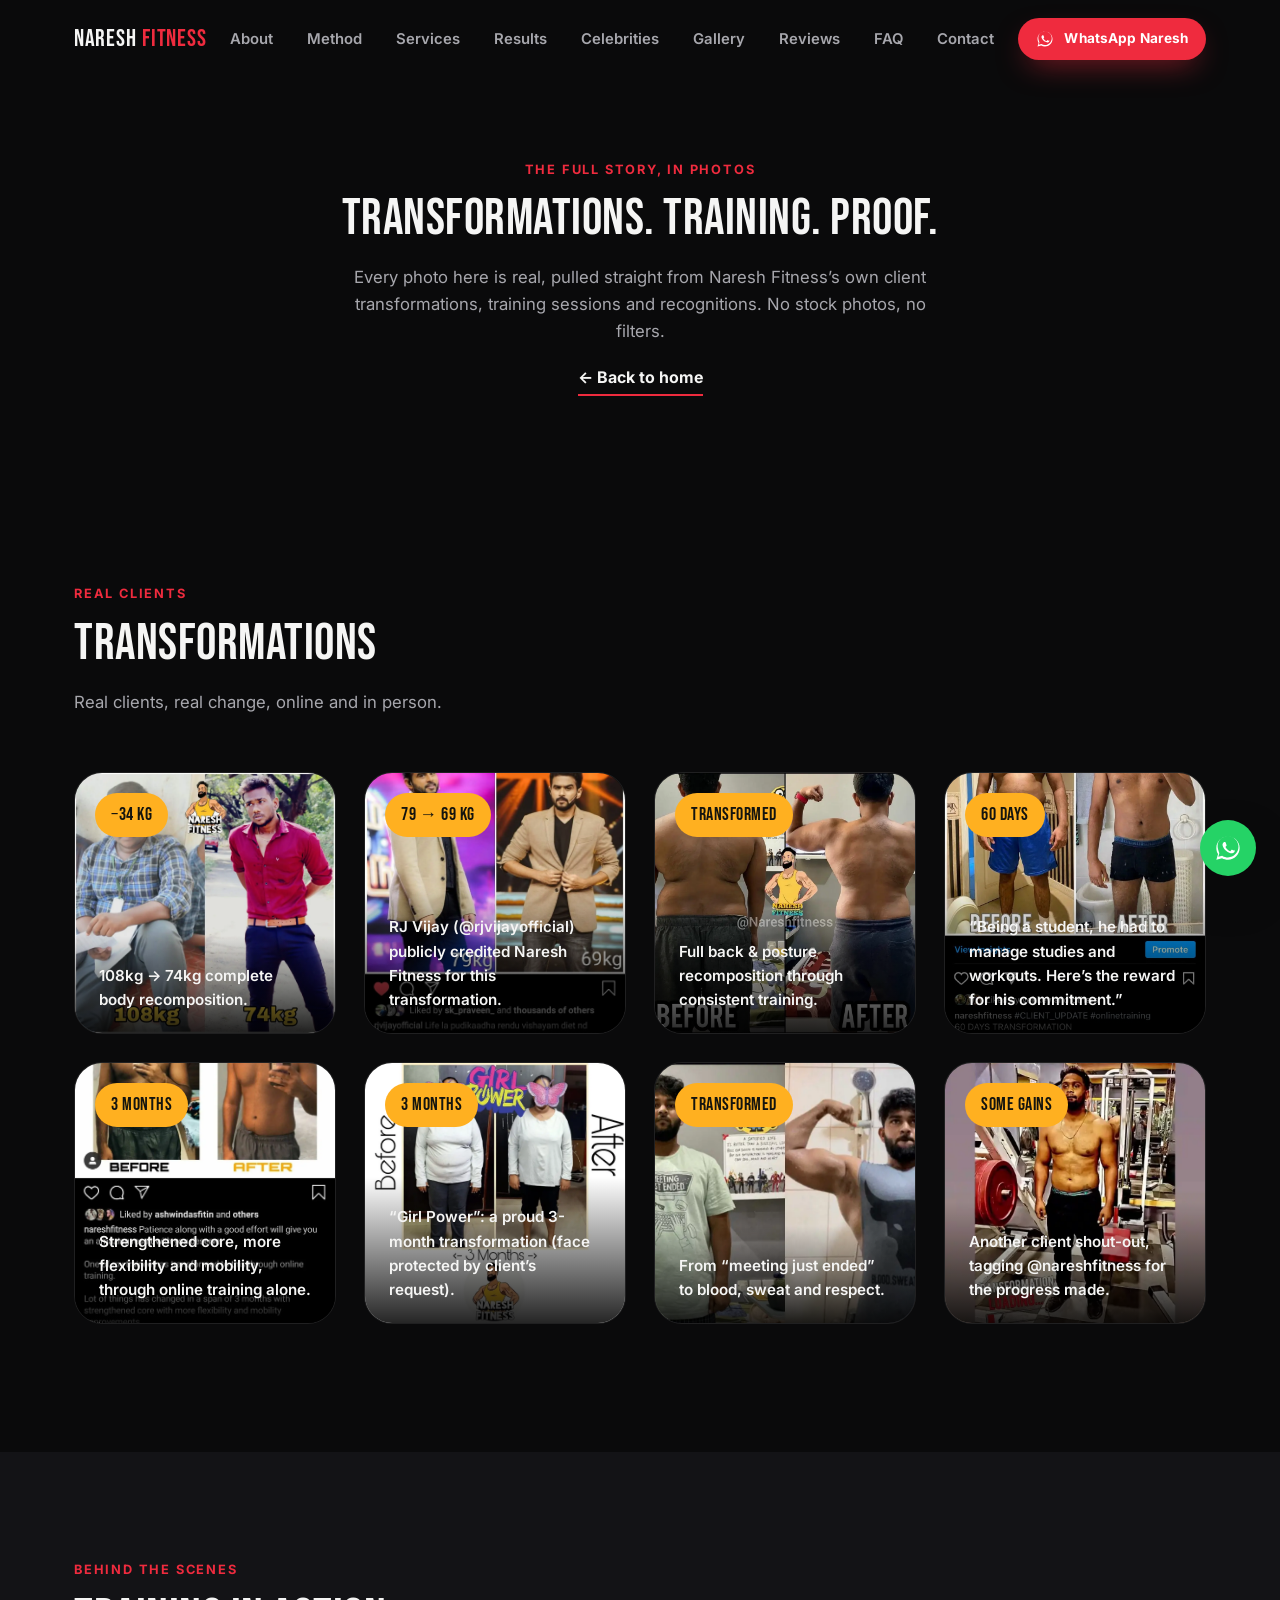
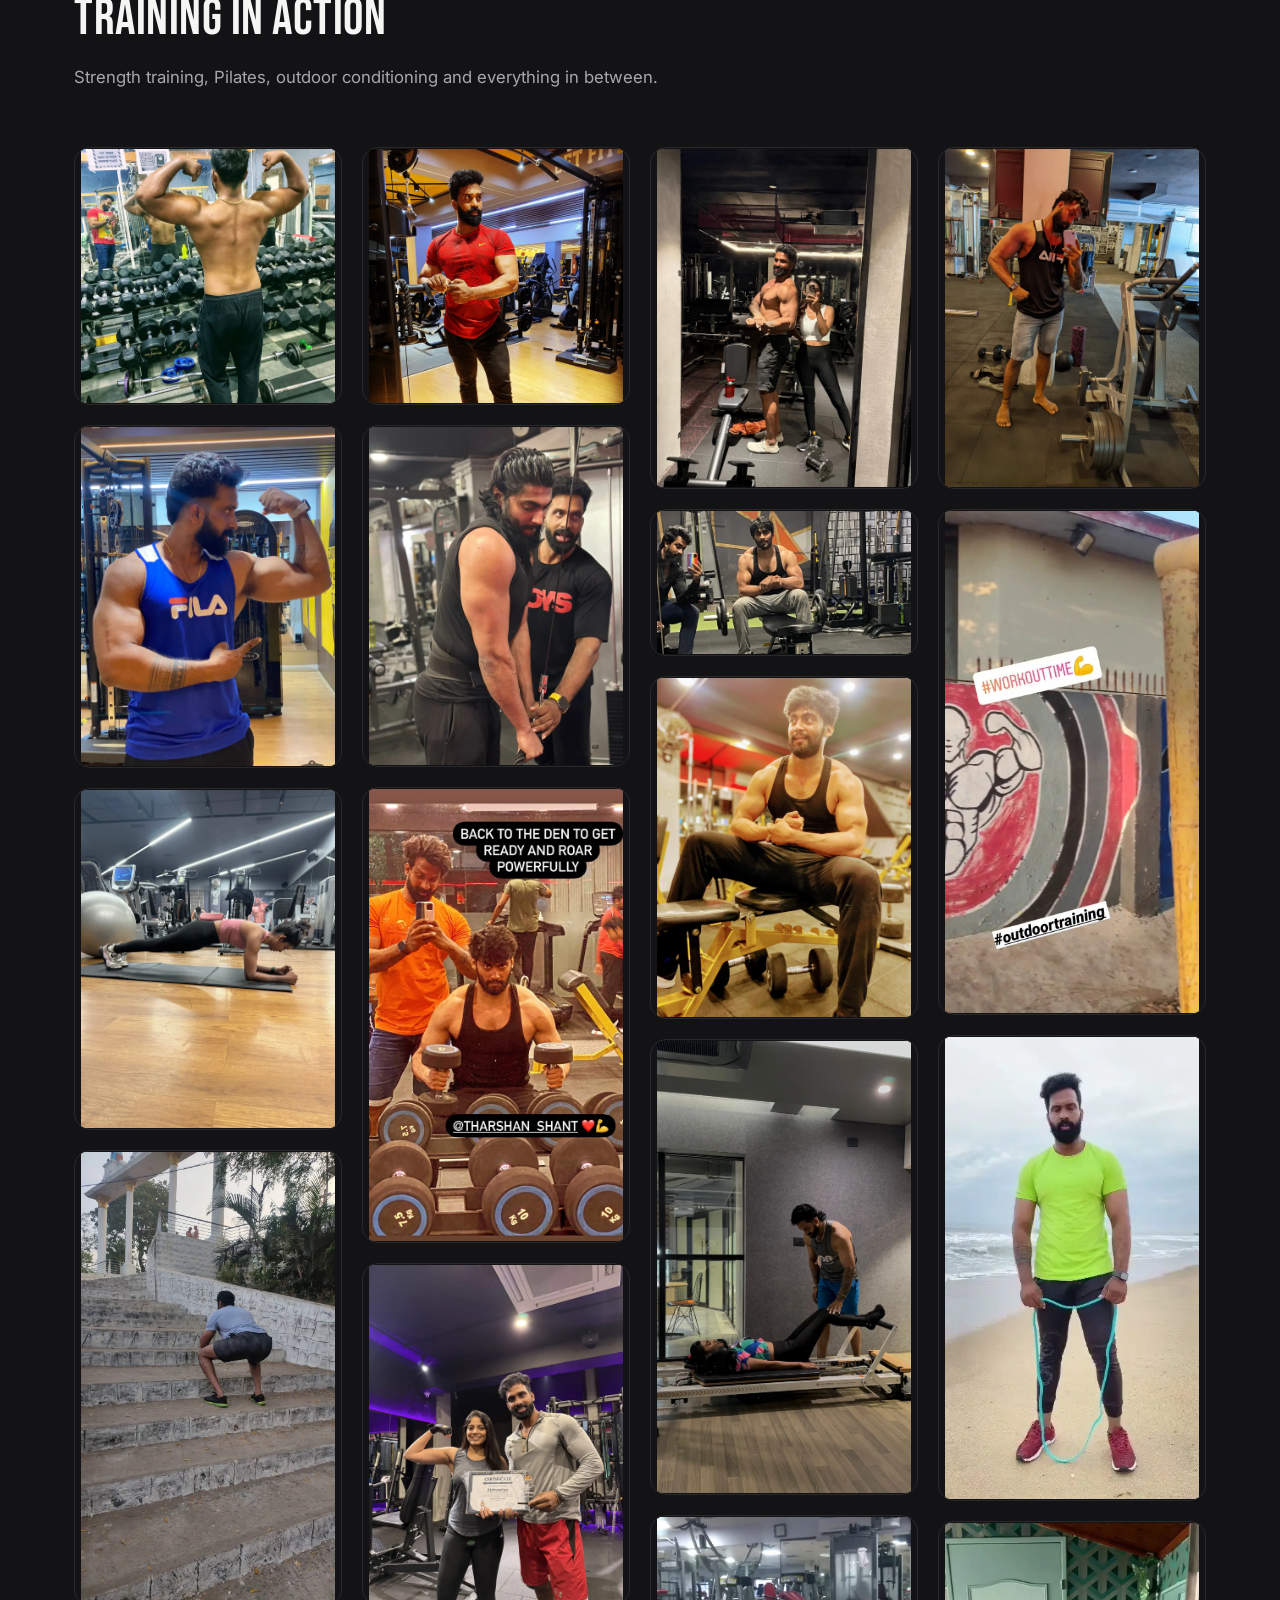
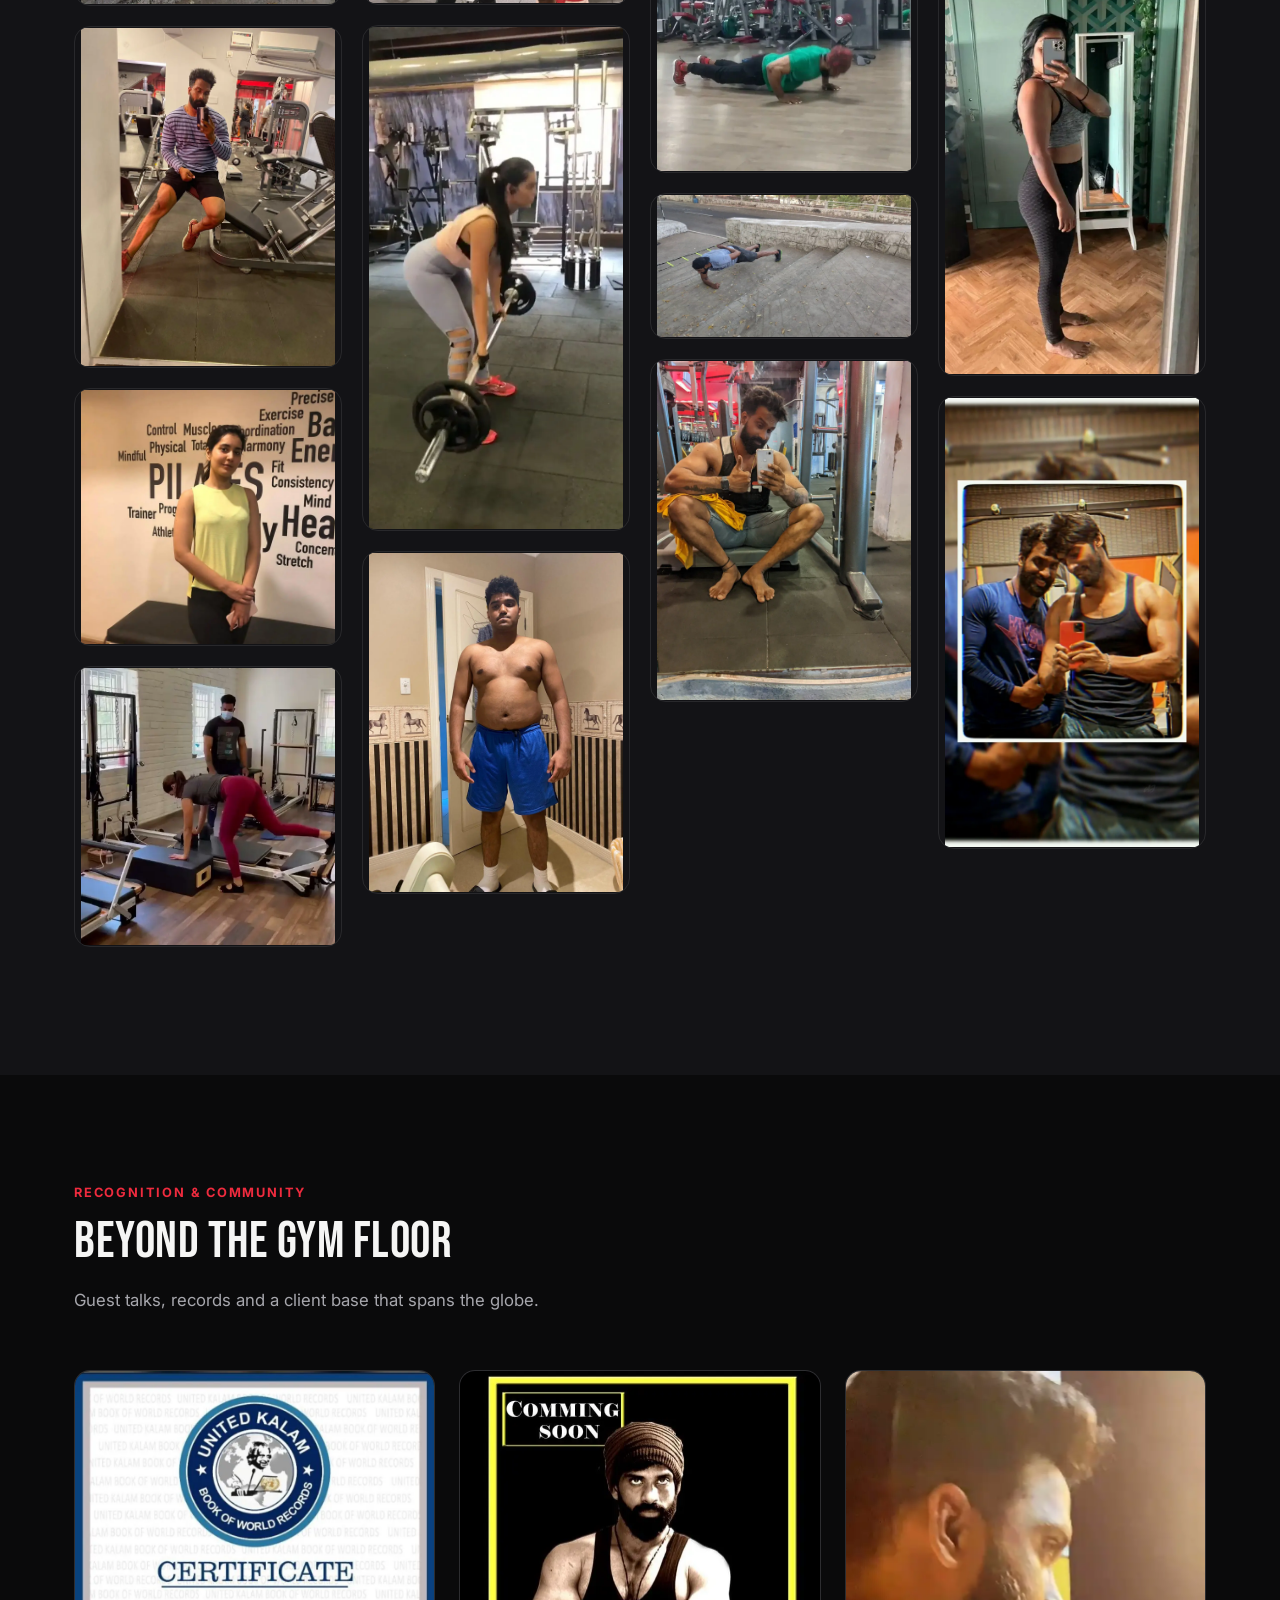
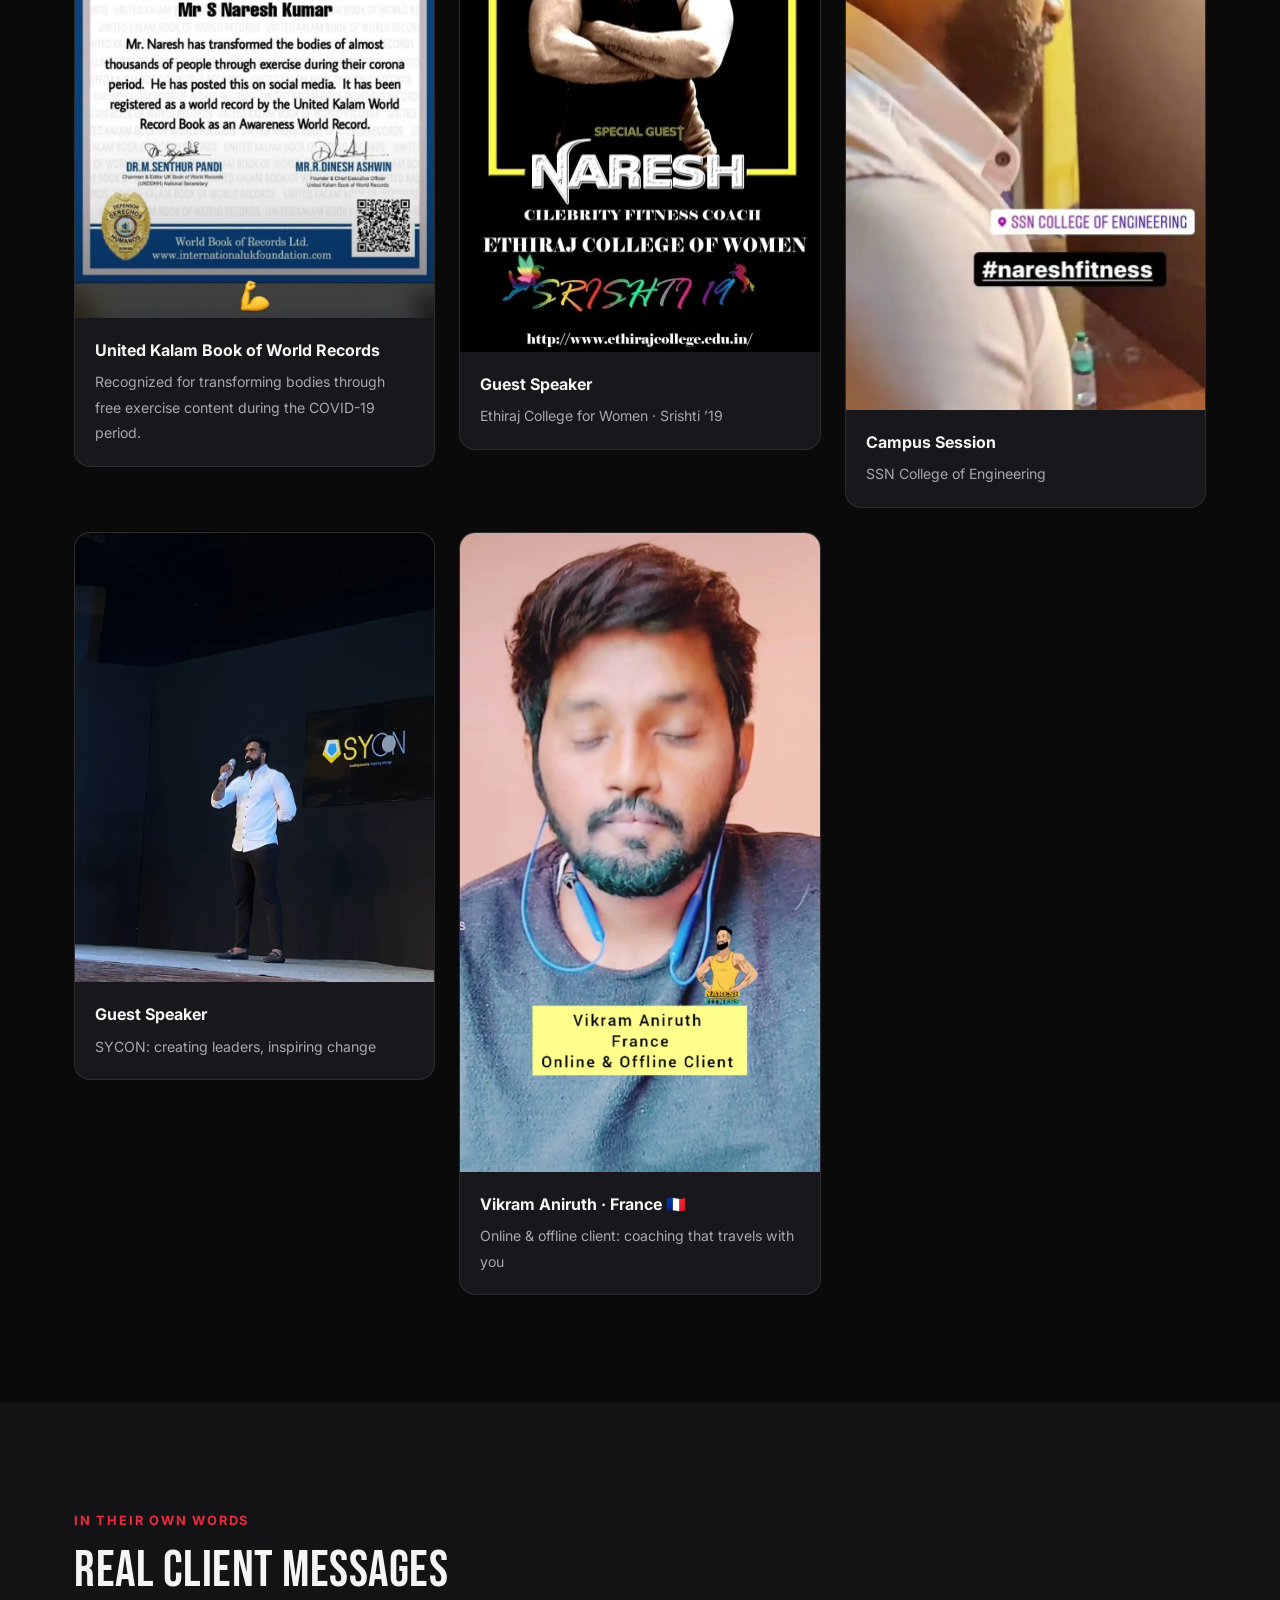
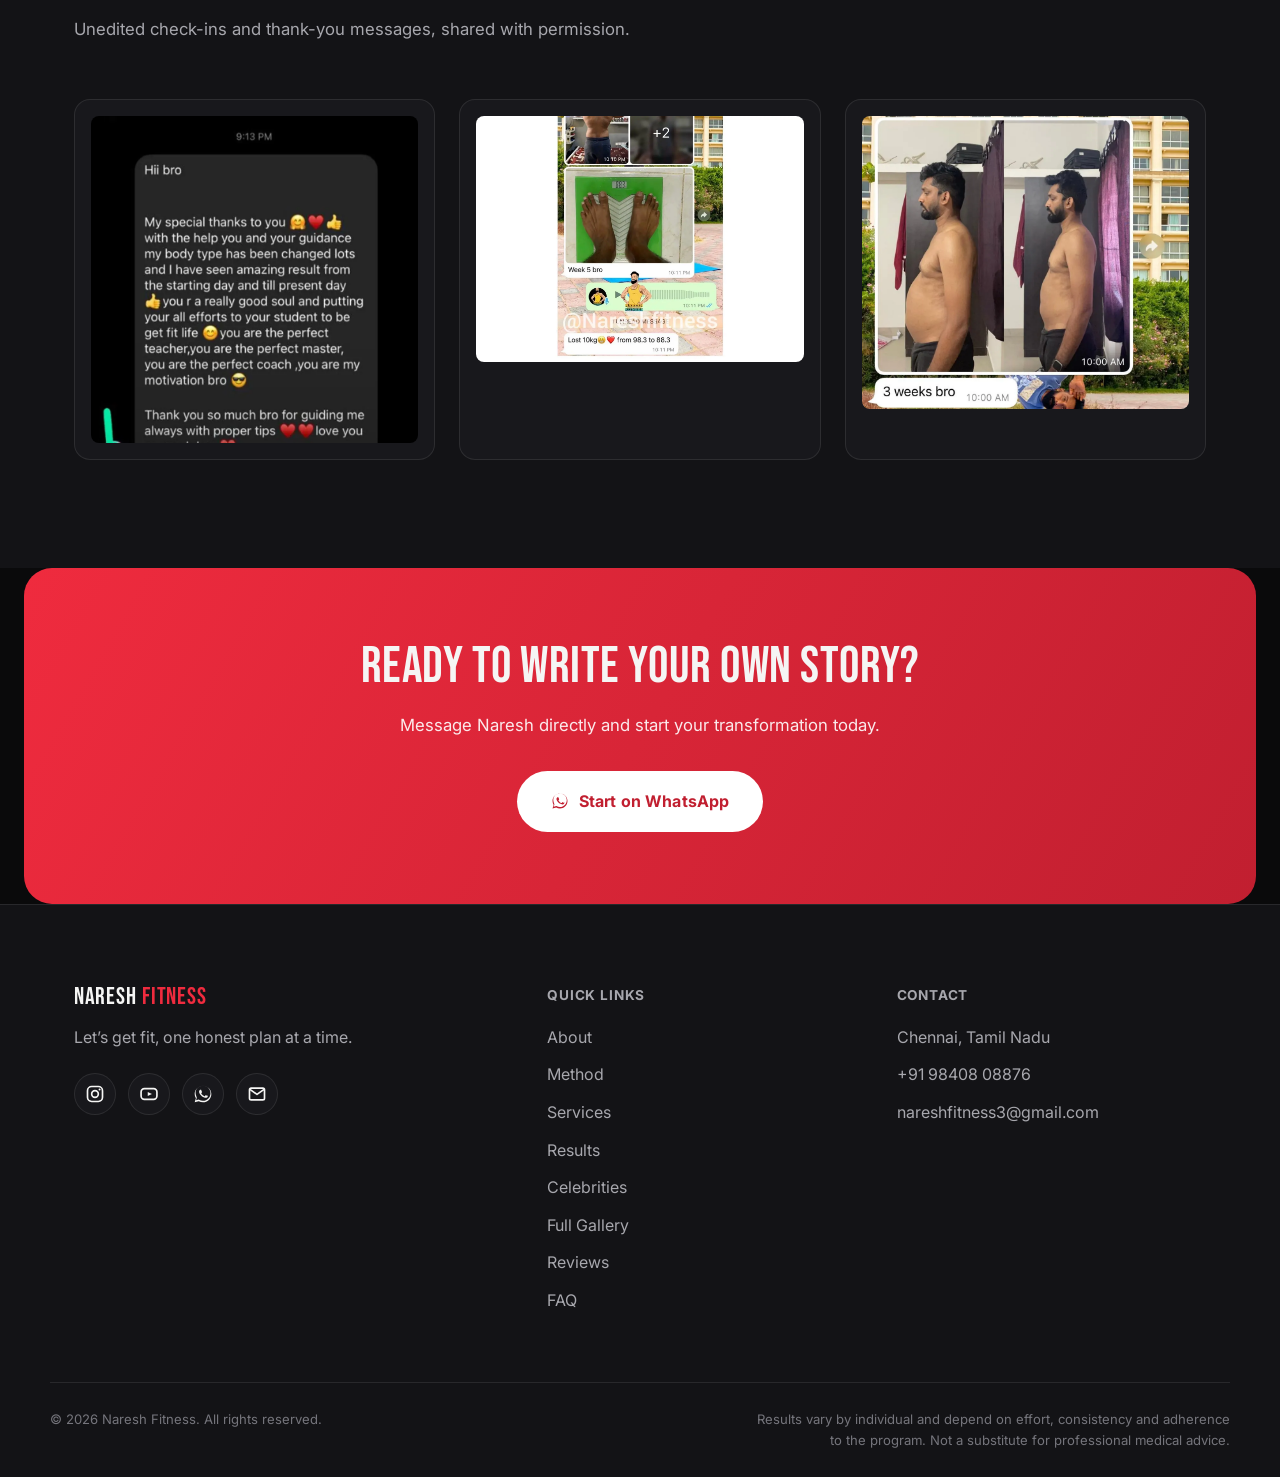
==== commit 59c7103e: "Apply client feedback: fix cropped images, drop street address, remove dashes, rebrand to Celebrity " ====
--- a/gallery.html
+++ b/gallery.html
@@ -3,14 +3,14 @@
 <head>
 <meta charset="UTF-8">
 <meta name="viewport" content="width=device-width, initial-scale=1, viewport-fit=cover">
-<title>Photo Gallery — Real Transformations &amp; Training | Naresh Fitness</title>
+<title>Photo Gallery: Real Transformations &amp; Training | Naresh Fitness</title>
 <meta name="description" content="45+ real photos from Naresh Fitness: client body transformations, training sessions, Pilates coaching, recognitions and real client messages from Chennai's certified fitness coach.">
 <meta name="robots" content="index, follow">
 <link rel="canonical" href="https://dinesh0666.github.io/naresh-fitness/gallery.html">
 
 <meta property="og:type" content="website">
 <meta property="og:site_name" content="Naresh Fitness">
-<meta property="og:title" content="Photo Gallery — Real Transformations &amp; Training | Naresh Fitness">
+<meta property="og:title" content="Photo Gallery: Real Transformations &amp; Training | Naresh Fitness">
 <meta property="og:description" content="45+ real photos: client transformations, training sessions, Pilates coaching and recognitions from Naresh Fitness, Chennai.">
 <meta property="og:image" content="https://dinesh0666.github.io/naresh-fitness/assets/img/og-image.jpg">
 <meta property="og:url" content="https://dinesh0666.github.io/naresh-fitness/gallery.html">
@@ -49,6 +49,7 @@
         <li><a href="index.html#method" class="nav-link">Method</a></li>
         <li><a href="index.html#services" class="nav-link">Services</a></li>
         <li><a href="index.html#results" class="nav-link">Results</a></li>
+        <li><a href="index.html#celebrities" class="nav-link">Celebrities</a></li>
         <li><a href="gallery.html" class="nav-link active">Gallery</a></li>
         <li><a href="index.html#reviews" class="nav-link">Reviews</a></li>
         <li><a href="index.html#faq" class="nav-link">FAQ</a></li>
@@ -75,7 +76,7 @@
     <div class="container">
       <p class="eyebrow reveal">The Full Story, In Photos</p>
       <h1 class="section-title reveal">TRANSFORMATIONS. TRAINING. PROOF.</h1>
-      <p class="section-sub reveal">Every photo here is real — pulled straight from Naresh Fitness&rsquo;s own client transformations, training sessions and recognitions. No stock photos, no filters.</p>
+      <p class="section-sub reveal">Every photo here is real, pulled straight from Naresh Fitness&rsquo;s own client transformations, training sessions and recognitions. No stock photos, no filters.</p>
       <a href="index.html" class="text-link reveal">&larr; Back to home</a>
     </div>
   </section>
@@ -86,7 +87,7 @@
       <div class="section-head">
         <p class="eyebrow reveal">Real Clients</p>
         <h2 class="section-title reveal">TRANSFORMATIONS</h2>
-        <p class="section-sub reveal">Real clients, real change — online and in person.</p>
+        <p class="section-sub reveal">Real clients, real change, online and in person.</p>
       </div>
 
       <div class="transform-grid transform-grid--wide">
@@ -108,17 +109,17 @@
         <figure class="transform-card reveal" data-reveal-delay="180">
           <picture><source srcset="assets/img/gallery/transform-60days.webp" type="image/webp"><img src="assets/img/gallery/transform-60days.jpg" alt="60 day student transformation" loading="lazy"></picture>
           <span class="transform-badge">60 DAYS</span>
-          <figcaption>&ldquo;Being a student, he had to manage studies and workouts — here&rsquo;s the reward for his commitment.&rdquo;</figcaption>
+          <figcaption>&ldquo;Being a student, he had to manage studies and workouts. Here&rsquo;s the reward for his commitment.&rdquo;</figcaption>
         </figure>
         <figure class="transform-card reveal">
           <picture><source srcset="assets/img/gallery/transform-dharsman.webp" type="image/webp"><img src="assets/img/gallery/transform-dharsman.jpg" alt="Three month online training transformation" loading="lazy"></picture>
           <span class="transform-badge">3 MONTHS</span>
-          <figcaption>Strengthened core, more flexibility and mobility — through online training alone.</figcaption>
+          <figcaption>Strengthened core, more flexibility and mobility, through online training alone.</figcaption>
         </figure>
         <figure class="transform-card reveal" data-reveal-delay="60">
           <picture><source srcset="assets/img/gallery/transform-girlpower.webp" type="image/webp"><img src="assets/img/gallery/transform-girlpower.jpg" alt="Girl power three month female transformation, face protected for privacy" loading="lazy"></picture>
           <span class="transform-badge">3 MONTHS</span>
-          <figcaption>&ldquo;Girl Power&rdquo; — a proud 3-month transformation (face protected by client&rsquo;s request).</figcaption>
+          <figcaption>&ldquo;Girl Power&rdquo;: a proud 3-month transformation (face protected by client&rsquo;s request).</figcaption>
         </figure>
         <figure class="transform-card reveal" data-reveal-delay="120">
           <picture><source srcset="assets/img/gallery/transform-office-to-athlete.webp" type="image/webp"><img src="assets/img/gallery/transform-office-to-athlete.jpg" alt="Office worker to athletic physique transformation" loading="lazy"></picture>
@@ -190,7 +191,7 @@
         </figure>
         <figure class="recognition-card reveal" data-reveal-delay="60">
           <picture><source srcset="assets/img/gallery/recognition-ethiraj-college.webp" type="image/webp"><img src="assets/img/gallery/recognition-ethiraj-college.jpg" alt="Guest speaker poster for Ethiraj College for Women" loading="lazy"></picture>
-          <figcaption><strong>Guest Speaker</strong><span>Ethiraj College for Women — Srishti &rsquo;19</span></figcaption>
+          <figcaption><strong>Guest Speaker</strong><span>Ethiraj College for Women &middot; Srishti &rsquo;19</span></figcaption>
         </figure>
         <figure class="recognition-card reveal" data-reveal-delay="120">
           <picture><source srcset="assets/img/gallery/recognition-ssn-college.webp" type="image/webp"><img src="assets/img/gallery/recognition-ssn-college.jpg" alt="Naresh Fitness campus visit to SSN College of Engineering" loading="lazy"></picture>
@@ -198,11 +199,11 @@
         </figure>
         <figure class="recognition-card reveal" data-reveal-delay="180">
           <picture><source srcset="assets/img/gallery/recognition-speaking-stage.webp" type="image/webp"><img src="assets/img/gallery/recognition-speaking-stage.jpg" alt="Naresh Kumar speaking on stage at a SYCON event" loading="lazy"></picture>
-          <figcaption><strong>Guest Speaker</strong><span>SYCON — creating leaders, inspiring change</span></figcaption>
+          <figcaption><strong>Guest Speaker</strong><span>SYCON: creating leaders, inspiring change</span></figcaption>
         </figure>
         <figure class="recognition-card reveal">
           <picture><source srcset="assets/img/gallery/recognition-client-france.webp" type="image/webp"><img src="assets/img/gallery/recognition-client-france.jpg" alt="Vikram Aniruth, online and offline client from France" loading="lazy"></picture>
-          <figcaption><strong>Vikram Aniruth &middot; France 🇫🇷</strong><span>Online &amp; offline client — coaching that travels with you</span></figcaption>
+          <figcaption><strong>Vikram Aniruth &middot; France 🇫🇷</strong><span>Online &amp; offline client: coaching that travels with you</span></figcaption>
         </figure>
       </div>
     </div>
@@ -249,7 +250,7 @@
   <div class="container footer-inner">
     <div class="footer-brand">
       <a href="index.html#home" class="logo"><span class="logo-mark">NARESH</span><span class="logo-sub">FITNESS</span></a>
-      <p>Let&rsquo;s get fit — one honest plan at a time.</p>
+      <p>Let&rsquo;s get fit, one honest plan at a time.</p>
       <div class="social-icons">
         <a href="https://www.instagram.com/nareshfitness/" target="_blank" rel="noopener" aria-label="Naresh Fitness on Instagram"><svg viewBox="0 0 24 24" class="icon" aria-hidden="true"><use href="#icon-instagram"></use></svg></a>
         <a href="https://www.youtube.com/@nareshfitnesslifestyle" target="_blank" rel="noopener" aria-label="Naresh Fitness on YouTube"><svg viewBox="0 0 24 24" class="icon" aria-hidden="true"><use href="#icon-youtube"></use></svg></a>
@@ -265,6 +266,7 @@
         <li><a href="index.html#method">Method</a></li>
         <li><a href="index.html#services">Services</a></li>
         <li><a href="index.html#results">Results</a></li>
+        <li><a href="index.html#celebrities">Celebrities</a></li>
         <li><a href="gallery.html">Full Gallery</a></li>
         <li><a href="index.html#reviews">Reviews</a></li>
         <li><a href="index.html#faq">FAQ</a></li>
@@ -274,7 +276,7 @@
     <div class="footer-col">
       <h4>Contact</h4>
       <ul>
-        <li>Maduravoyal, Chennai &ndash; 600095</li>
+        <li>Chennai, Tamil Nadu</li>
         <li><a href="tel:+919840808876">+91 98408 08876</a></li>
         <li><a href="mailto:nareshfitness3@gmail.com">nareshfitness3@gmail.com</a></li>
       </ul>
--- a/assets/css/style.css
+++ b/assets/css/style.css
@@ -520,6 +520,31 @@
 .view-all-cta { text-align: center; margin-top: 48px; }
 .btn-lg { padding: 18px 34px; font-size: 1rem; }
 
+/* ---------- Celebrity Clients ---------- */
+.celebrity-grid {
+  display: grid;
+  grid-template-columns: repeat(2, 1fr);
+  gap: 24px;
+  align-items: start;
+}
+.celebrity-card {
+  background: var(--surface);
+  border: 1px solid var(--border);
+  border-radius: var(--radius);
+  overflow: hidden;
+}
+.celebrity-card picture, .celebrity-card img { width: 100%; height: auto; display: block; }
+.celebrity-card figcaption { padding: 24px; }
+.celebrity-card strong {
+  display: block;
+  font-family: var(--font-display);
+  font-size: 1.3rem;
+  letter-spacing: .02em;
+  color: var(--accent-2);
+  margin-bottom: 10px;
+}
+.celebrity-card span { display: block; color: var(--text-muted); font-size: .9rem; line-height: 1.55; }
+
 /* ---------- Reviews ---------- */
 .section-head .rating-badge { margin-top: 8px; }
 .rating-badge {
@@ -541,6 +566,7 @@
   grid-template-columns: repeat(4, 1fr);
   gap: 24px;
   margin-bottom: 40px;
+  align-items: start;
 }
 .testimonial-card {
   background: var(--surface);
@@ -557,7 +583,7 @@
 .testimonial-author span { color: var(--text-faint); font-size: .8rem; }
 
 .testimonial-card--shot { padding: 0; overflow: hidden; }
-.testimonial-card--shot picture, .testimonial-card--shot img { width: 100%; height: 200px; object-fit: cover; display: block; }
+.testimonial-card--shot picture, .testimonial-card--shot img { width: 100%; height: auto; display: block; }
 .testimonial-card--shot figcaption { padding: 20px; font-size: .92rem; color: var(--text); }
 .testimonial-card--shot figcaption span { display: block; margin-top: 10px; color: var(--text-faint); font-size: .78rem; }
 .testimonial-card--shot strong { color: var(--accent-2); }
@@ -787,6 +813,7 @@
   display: grid;
   grid-template-columns: repeat(3, 1fr);
   gap: 24px;
+  align-items: start;
 }
 .recognition-card {
   background: var(--surface);
@@ -794,7 +821,7 @@
   border-radius: var(--radius);
   overflow: hidden;
 }
-.recognition-card picture, .recognition-card img { width: 100%; height: 260px; object-fit: cover; display: block; }
+.recognition-card picture, .recognition-card img { width: 100%; height: auto; display: block; }
 .recognition-card figcaption { padding: 20px; }
 .recognition-card strong { display: block; margin-bottom: 6px; }
 .recognition-card span { color: var(--text-muted); font-size: .88rem; }
@@ -837,7 +864,10 @@
   .message-grid { grid-template-columns: 1fr; max-width: 480px; margin-inline: auto; }
 }
 
-@media (max-width: 960px) {
+/* Header nav collapses earlier than other tablet breakpoints so the
+   9-item menu + WhatsApp button never overflow the header on laptop/tablet
+   widths (the header-inner row has no wrap, so it needs its own threshold). */
+@media (max-width: 1200px) {
   .nav { position: fixed; top: 0; right: 0; height: 100vh; width: min(78vw, 340px);
     background: var(--bg-alt); border-left: 1px solid var(--border);
     padding: 110px 32px 32px; transform: translateX(100%); transition: transform .35s var(--ease);
@@ -846,10 +876,13 @@
   .nav ul { flex-direction: column; align-items: flex-start; gap: 22px; }
   .nav-link { font-size: 1.1rem; }
   .nav-toggle { display: flex; }
-  .header-cta span { display: none; }
-  .header-cta { padding: 12px; }
-  .header-cta .icon { margin: 0; }
-
+  /* The floating green WhatsApp button already gives constant access on
+     mobile/tablet, so hide the header CTA there to avoid two duplicate
+     circular WhatsApp icons stacked in the corner. */
+  .header-cta { display: none; }
+}
+
+@media (max-width: 960px) {
   .hero-inner { grid-template-columns: 1fr; text-align: left; }
   .hero-media { order: -1; margin-bottom: 12px; }
   .hero-portrait { width: min(100%, 300px); margin-inline: auto; }
@@ -861,6 +894,8 @@
   .method-grid { grid-template-columns: repeat(2, 1fr); }
 
   .transform-grid { grid-template-columns: 1fr; }
+
+  .celebrity-grid { grid-template-columns: 1fr; }
 
   .faq-grid { grid-template-columns: 1fr; }
 
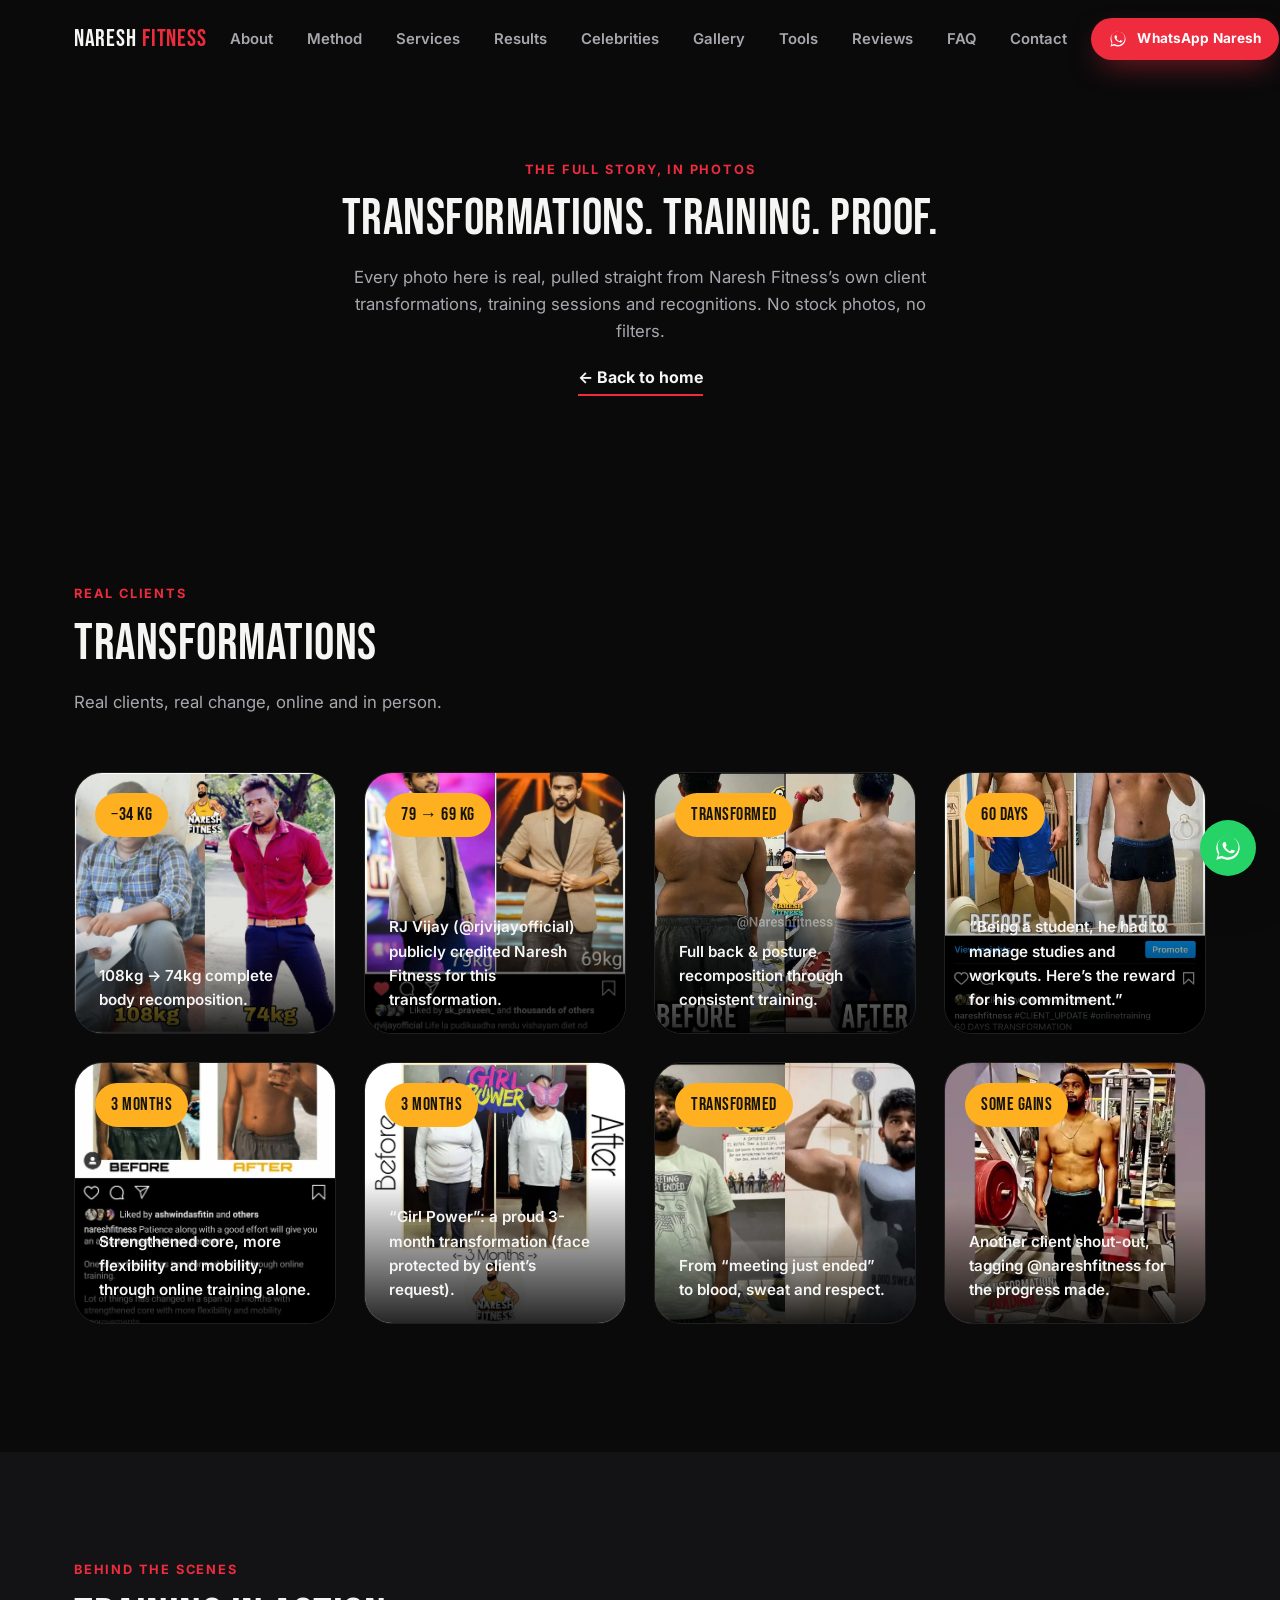
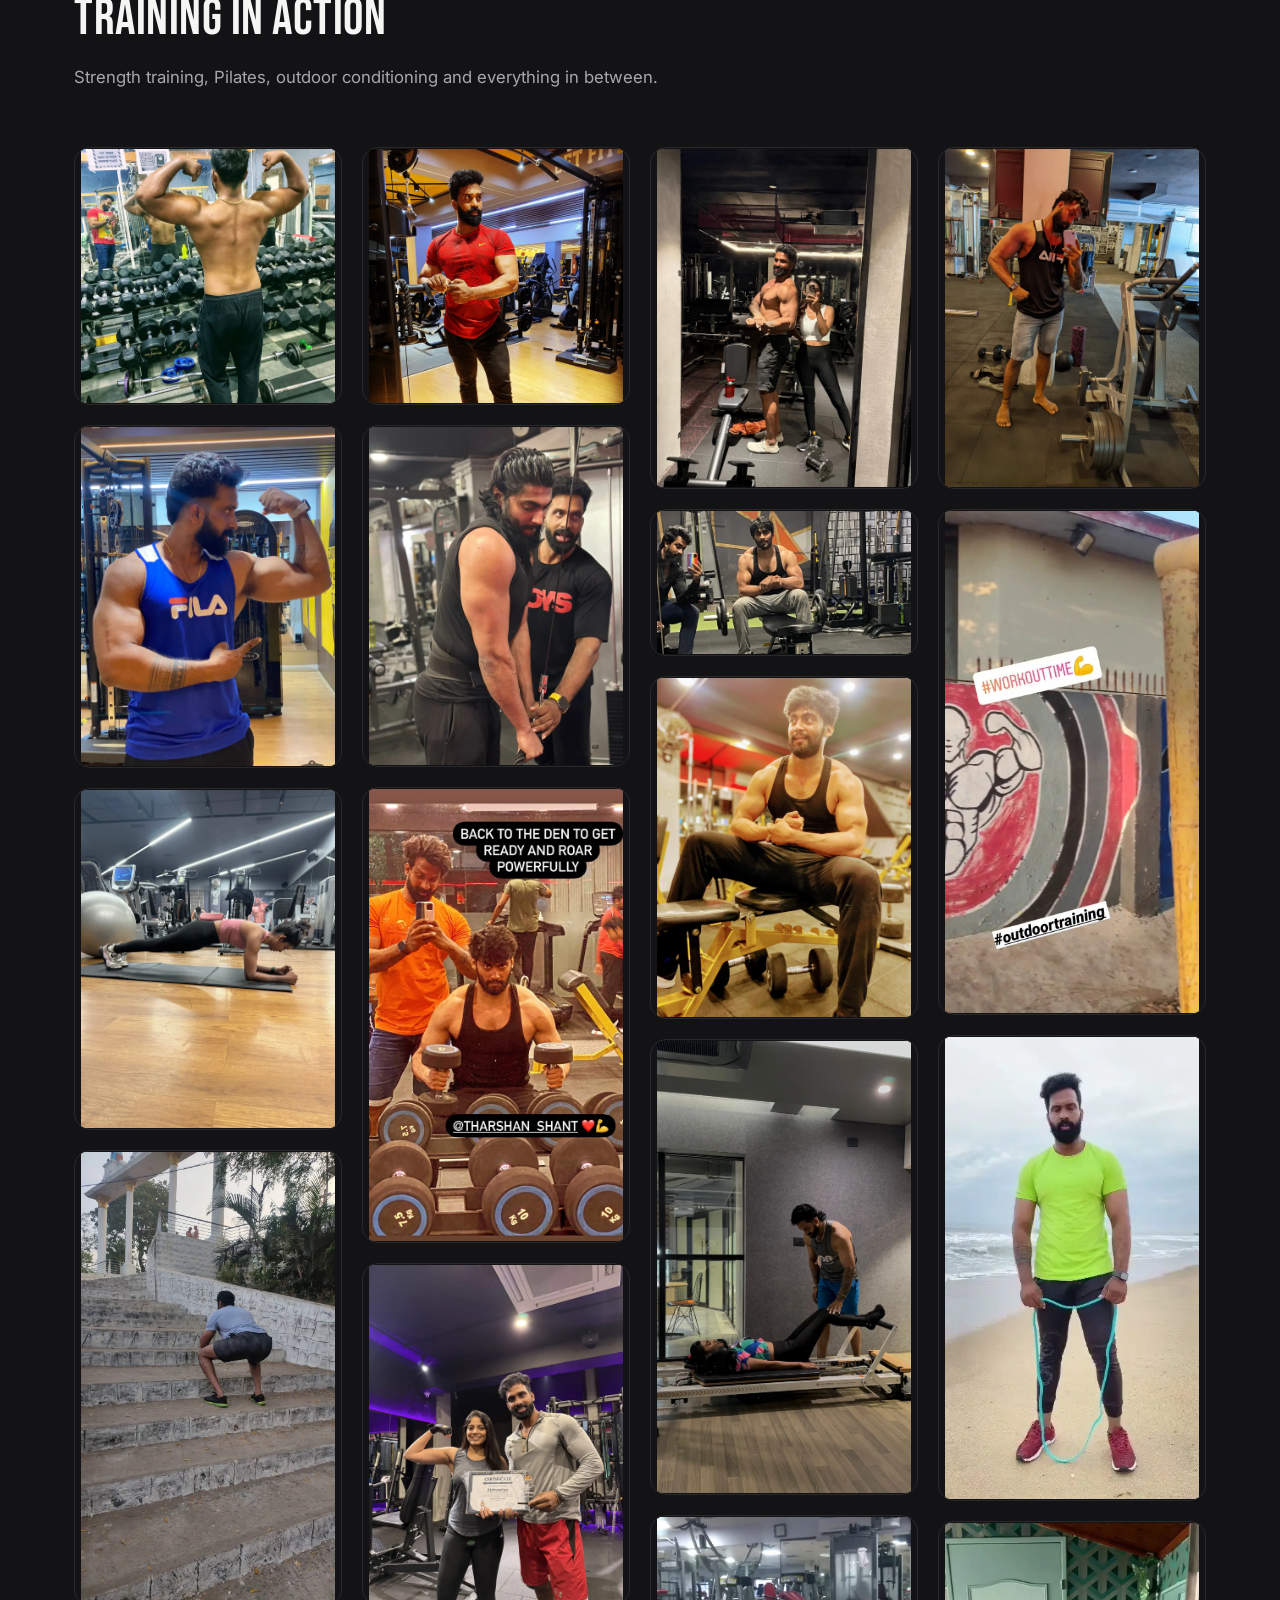
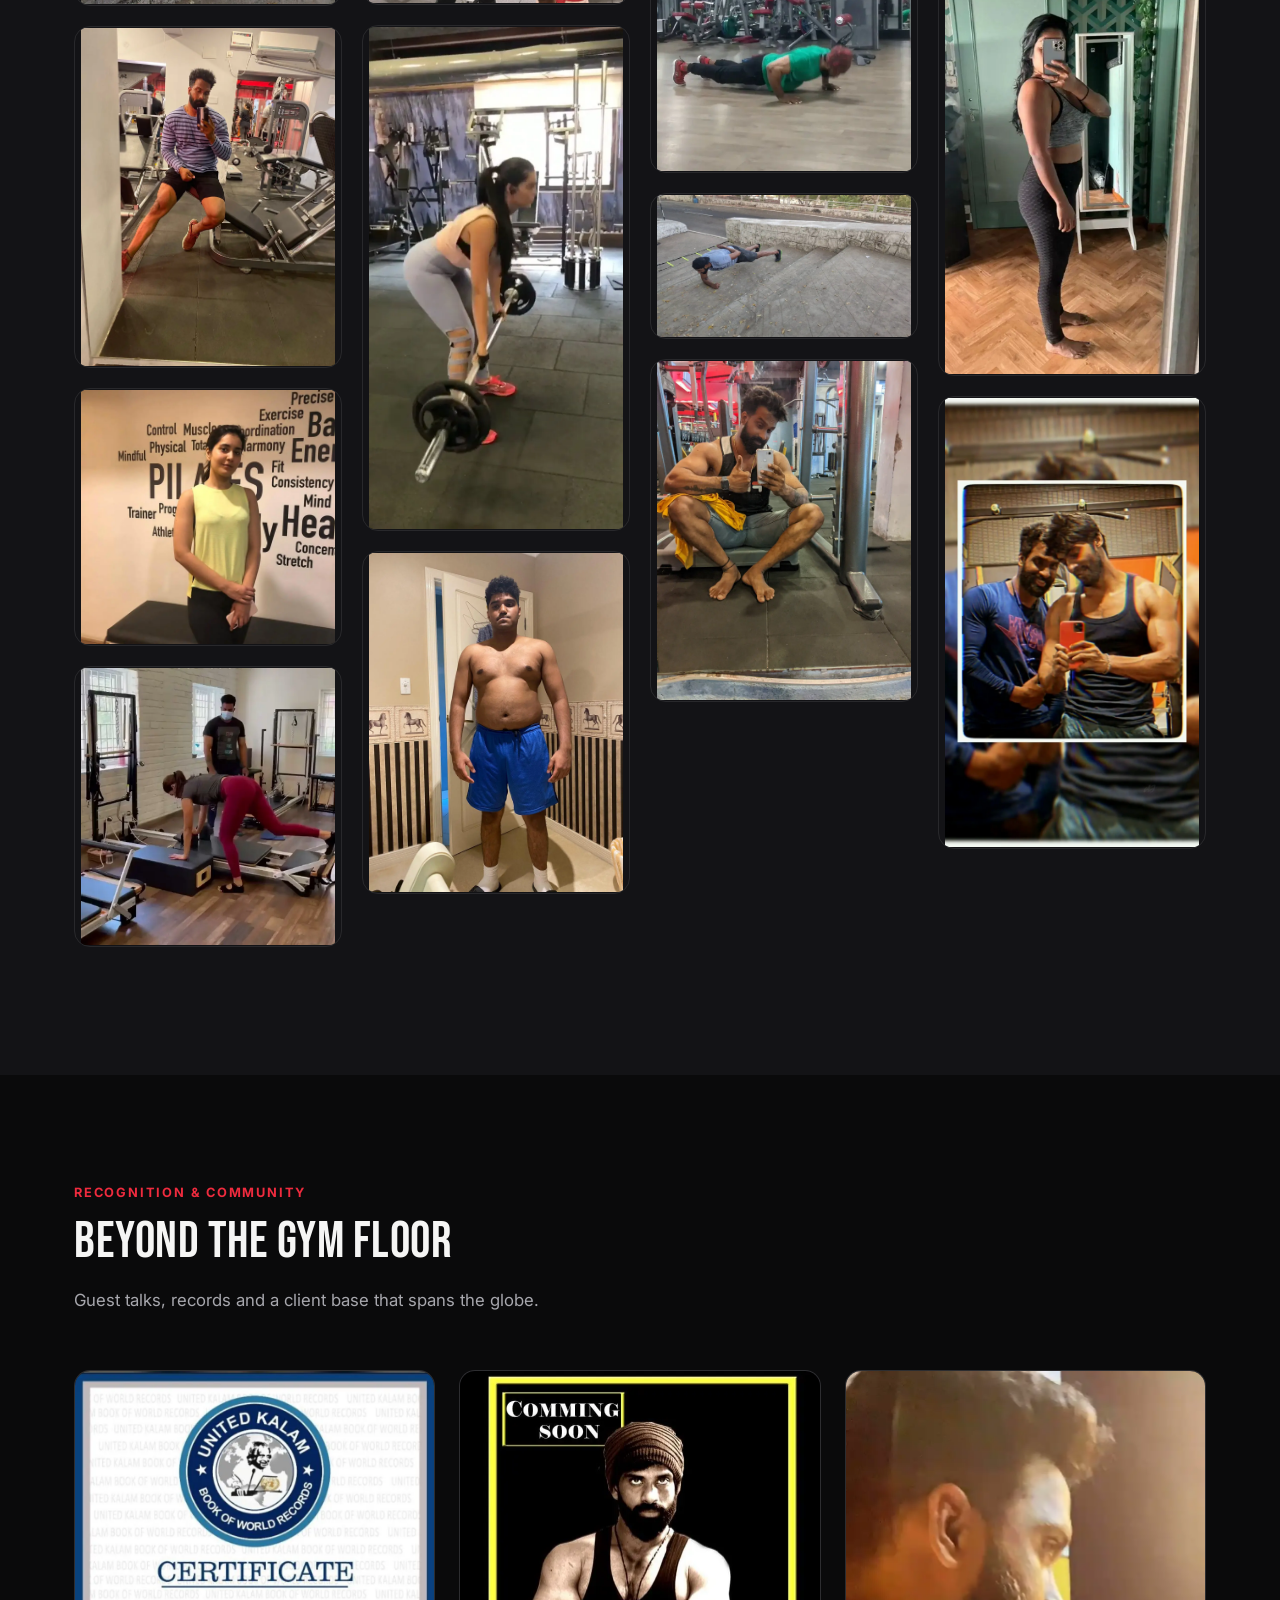
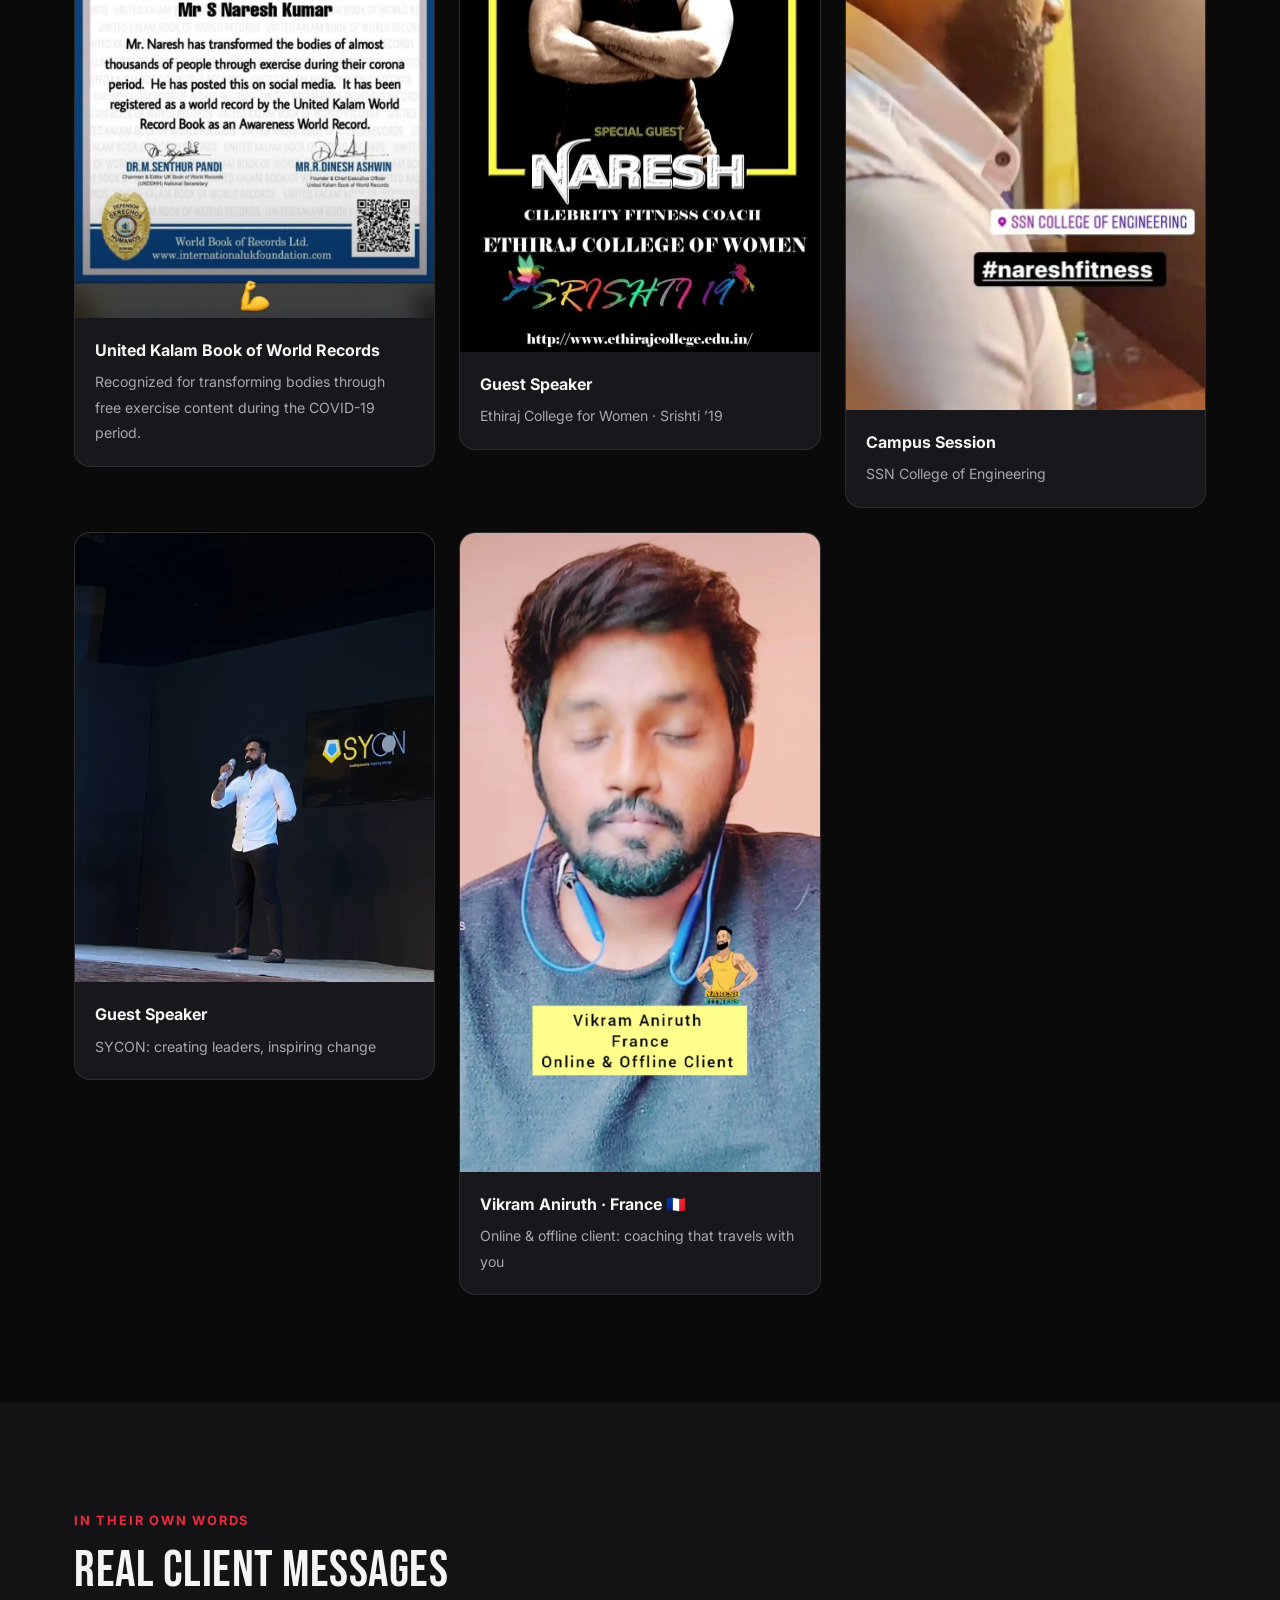
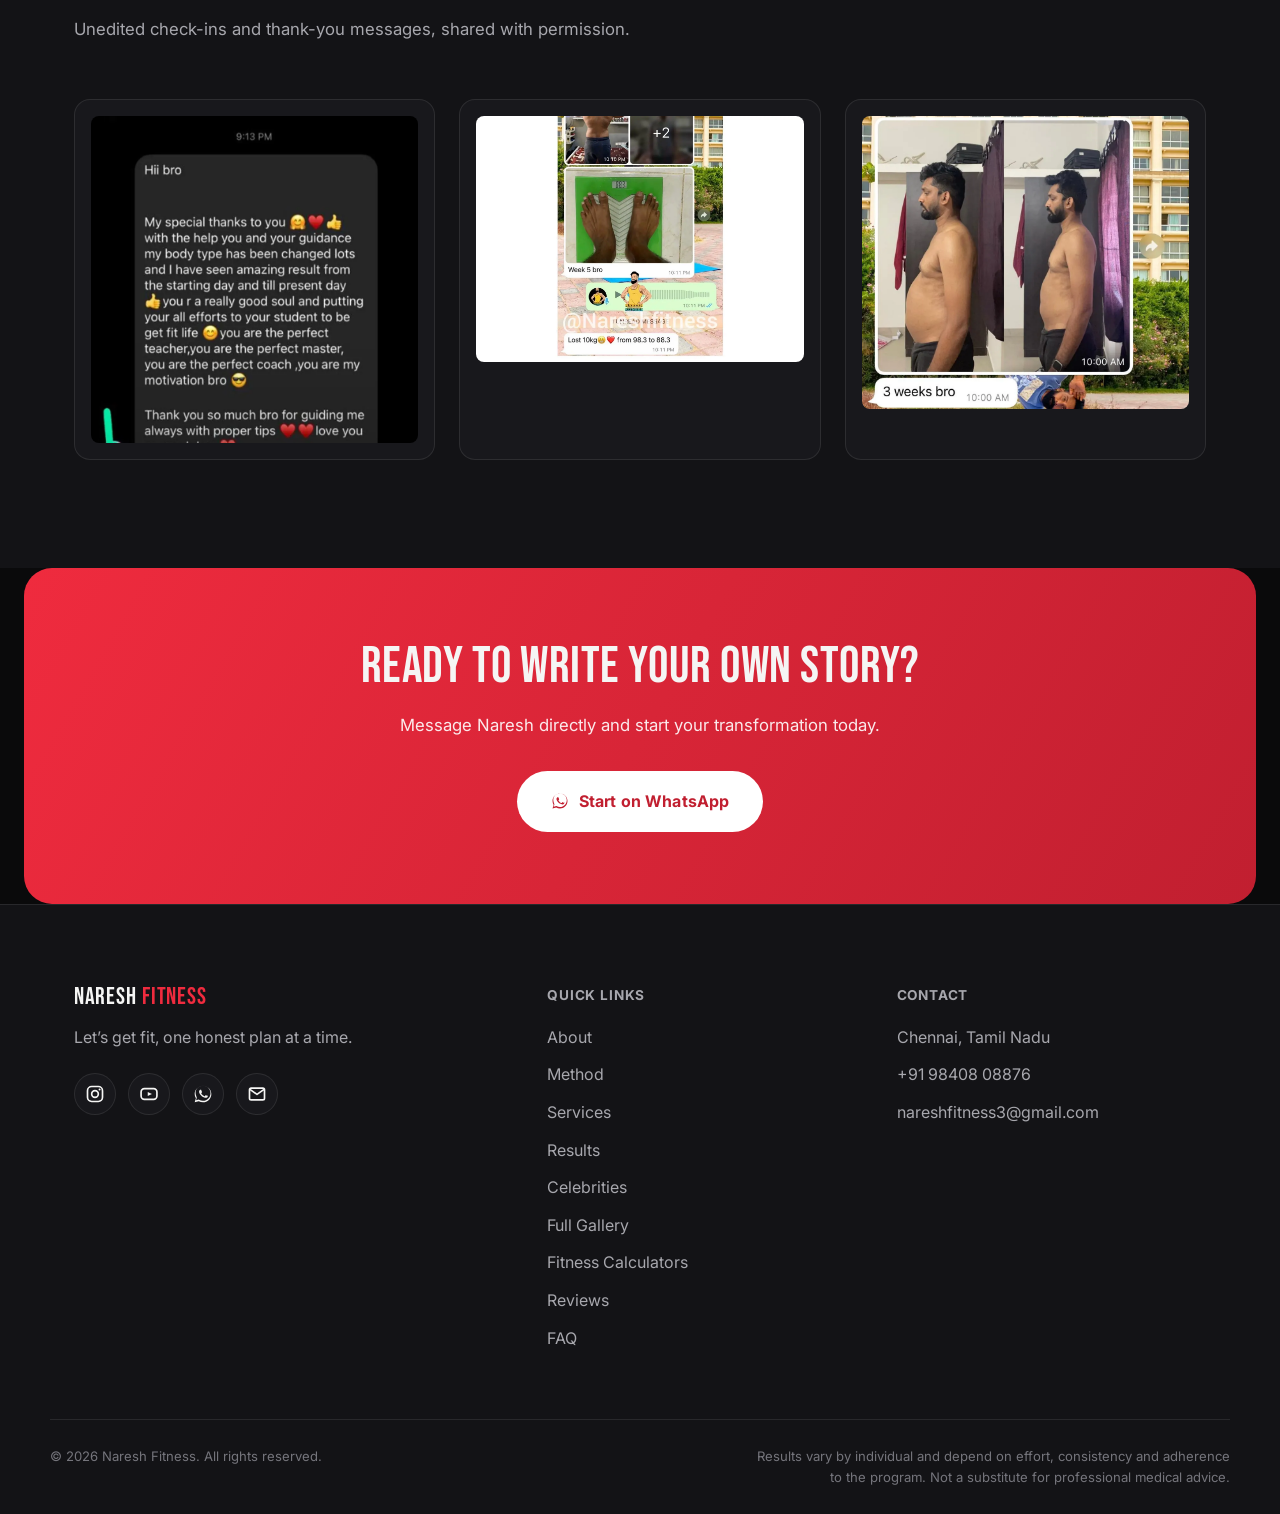
==== commit a3434b07: "Add free fitness calculators: BMI, TDEE and macro split tools - New tools.html page with BMI calcula" ====
--- a/gallery.html
+++ b/gallery.html
@@ -51,6 +51,7 @@
         <li><a href="index.html#results" class="nav-link">Results</a></li>
         <li><a href="index.html#celebrities" class="nav-link">Celebrities</a></li>
         <li><a href="gallery.html" class="nav-link active">Gallery</a></li>
+        <li><a href="tools.html" class="nav-link">Tools</a></li>
         <li><a href="index.html#reviews" class="nav-link">Reviews</a></li>
         <li><a href="index.html#faq" class="nav-link">FAQ</a></li>
         <li><a href="index.html#contact" class="nav-link">Contact</a></li>
@@ -268,6 +269,7 @@
         <li><a href="index.html#results">Results</a></li>
         <li><a href="index.html#celebrities">Celebrities</a></li>
         <li><a href="gallery.html">Full Gallery</a></li>
+        <li><a href="tools.html">Fitness Calculators</a></li>
         <li><a href="index.html#reviews">Reviews</a></li>
         <li><a href="index.html#faq">FAQ</a></li>
       </ul>
--- a/assets/css/style.css
+++ b/assets/css/style.css
@@ -849,6 +849,134 @@
 .gallery-cta .section-sub { margin-inline: auto; color: rgba(255,255,255,.9); margin-bottom: 32px; }
 .gallery-cta .btn-primary { background: #fff; color: var(--accent-dark); box-shadow: none; }
 .gallery-cta .btn-primary:hover { background: #0a0a0b; color: #fff; }
+
+/* ==========================================================================
+   Fitness Tools Page
+   ========================================================================== */
+.tool-section--alt { background: var(--bg-alt); }
+
+.tool-card {
+  background: var(--surface);
+  border: 1px solid var(--border);
+  border-radius: var(--radius-lg);
+  padding: 40px;
+  max-width: 780px;
+  margin-inline: auto;
+}
+
+.unit-toggle { display: flex; gap: 10px; margin-bottom: 24px; flex-wrap: wrap; }
+.unit-pill {
+  position: relative;
+  display: inline-flex;
+  align-items: center;
+  padding: 10px 18px;
+  border-radius: 999px;
+  border: 1.5px solid var(--border);
+  font-size: .85rem;
+  font-weight: 600;
+  color: var(--text-muted);
+  cursor: pointer;
+  transition: border-color .2s var(--ease), color .2s var(--ease), background .2s var(--ease);
+}
+.unit-pill input { position: absolute; opacity: 0; width: 0; height: 0; }
+.unit-pill.is-active { border-color: var(--accent); color: var(--text); background: rgba(239,43,62,.12); }
+.unit-pill input:focus-visible + span { outline: 2px solid var(--accent); outline-offset: 4px; border-radius: 999px; }
+
+.tool-grid { display: grid; grid-template-columns: repeat(2, 1fr); gap: 4px 20px; }
+.tool-grid .form-row { margin-bottom: 20px; }
+.input-pair { display: grid; grid-template-columns: 1fr 1fr; gap: 12px; }
+
+.tool-error {
+  background: rgba(239,43,62,.12);
+  border: 1px solid var(--accent);
+  color: #ffb3ba;
+  padding: 12px 16px;
+  border-radius: var(--radius-sm);
+  font-size: .88rem;
+  margin-bottom: 20px;
+}
+
+.tool-result {
+  margin-top: 36px;
+  padding-top: 32px;
+  border-top: 1px solid var(--border);
+}
+.tool-note { margin-top: 20px; color: var(--text-faint); font-size: .82rem; line-height: 1.6; }
+
+/* BMI result */
+.tool-result-headline { display: flex; align-items: baseline; gap: 18px; flex-wrap: wrap; margin-bottom: 28px; }
+.tool-result-value { font-family: var(--font-display); font-size: clamp(3rem, 8vw, 4.2rem); line-height: 1; color: var(--text); }
+.tool-badge {
+  display: inline-flex;
+  padding: 8px 18px;
+  border-radius: 999px;
+  font-weight: 700;
+  font-size: .85rem;
+  text-transform: uppercase;
+  letter-spacing: .04em;
+}
+.tool-badge--under { background: rgba(74,144,217,.16); color: #7ab4ea; }
+.tool-badge--normal { background: rgba(35,193,107,.16); color: var(--success); }
+.tool-badge--over { background: rgba(255,176,32,.16); color: var(--accent-2); }
+.tool-badge--obese { background: rgba(239,43,62,.16); color: var(--accent); }
+
+.bmi-gauge-track {
+  position: relative;
+  display: flex;
+  height: 14px;
+  border-radius: 999px;
+  overflow: visible;
+}
+.bmi-zone { display: block; height: 100%; }
+.bmi-zone:first-child { border-radius: 999px 0 0 999px; }
+.bmi-zone:last-child { border-radius: 0 999px 999px 0; }
+.bmi-zone--under { width: 14%; background: #4a90d9; }
+.bmi-zone--normal { width: 26%; background: var(--success); }
+.bmi-zone--over { width: 20%; background: var(--accent-2); }
+.bmi-zone--obese { width: 40%; background: var(--accent); }
+.bmi-gauge-marker {
+  position: absolute;
+  top: 50%; left: 50%;
+  width: 18px; height: 18px;
+  background: #fff;
+  border: 3px solid var(--bg);
+  border-radius: 50%;
+  box-shadow: 0 2px 8px rgba(0,0,0,.5);
+  transform: translate(-50%, -50%);
+  transition: left .4s var(--ease);
+}
+.bmi-gauge-labels { display: flex; justify-content: space-between; margin-top: 10px; font-size: .76rem; color: var(--text-faint); }
+
+/* Calorie / macro result */
+.tool-stat-grid { display: grid; grid-template-columns: repeat(3, 1fr); gap: 16px; margin-bottom: 36px; }
+.tool-stat {
+  background: var(--bg-alt);
+  border: 1px solid var(--border);
+  border-radius: var(--radius);
+  padding: 20px;
+  text-align: center;
+}
+.tool-stat--highlight { border-color: var(--accent); background: rgba(239,43,62,.08); }
+.tool-stat-label { display: block; font-size: .78rem; text-transform: uppercase; letter-spacing: .04em; color: var(--text-muted); margin-bottom: 10px; }
+.tool-stat-value { display: block; font-family: var(--font-display); font-size: clamp(1.8rem, 4vw, 2.4rem); line-height: 1; }
+.tool-stat-unit { display: block; font-size: .78rem; color: var(--text-faint); margin-top: 6px; }
+
+.macro-breakdown h3 { font-size: 1rem; text-transform: uppercase; letter-spacing: .04em; margin-bottom: 16px; }
+.macro-bar { display: flex; height: 12px; border-radius: 999px; overflow: hidden; background: var(--bg-alt); margin-bottom: 20px; }
+.macro-bar-seg { display: block; height: 100%; transition: width .4s var(--ease); }
+.macro-bar-seg--protein { background: var(--accent-2); }
+.macro-bar-seg--carbs { background: #4a90d9; }
+.macro-bar-seg--fat { background: var(--accent); }
+
+.macro-list { display: flex; flex-direction: column; gap: 12px; }
+.macro-item { display: flex; align-items: center; gap: 10px; font-size: .92rem; }
+.macro-dot { width: 10px; height: 10px; border-radius: 50%; flex-shrink: 0; }
+.macro-dot--protein { background: var(--accent-2); }
+.macro-dot--carbs { background: #4a90d9; }
+.macro-dot--fat { background: var(--accent); }
+.macro-name { flex-grow: 1; font-weight: 600; }
+.macro-grams { font-weight: 700; color: var(--text); }
+.macro-cal { color: var(--text-faint); font-size: .82rem; width: 80px; text-align: right; }
 
 /* ==========================================================================
    Responsive
@@ -903,6 +1031,10 @@
 
   .footer-inner { grid-template-columns: 1fr 1fr; }
   .footer-brand { grid-column: 1 / -1; }
+
+  .tool-card { padding: 28px 22px; }
+  .tool-stat-grid { grid-template-columns: 1fr 1fr; }
+  .tool-stat--highlight { grid-column: 1 / -1; }
 }
 
 @media (max-width: 620px) {
@@ -922,4 +1054,11 @@
   .disclaimer { text-align: left; }
   .hero-actions .btn { width: 100%; justify-content: center; }
   .hero-actions { flex-direction: column; }
-}
+
+  .tool-grid { grid-template-columns: 1fr; }
+  .tool-stat-grid { grid-template-columns: 1fr; }
+  .tool-stat--highlight { grid-column: auto; }
+  .unit-toggle { flex-direction: column; align-items: stretch; }
+  .unit-pill { justify-content: center; }
+  .macro-cal { width: auto; }
+}
